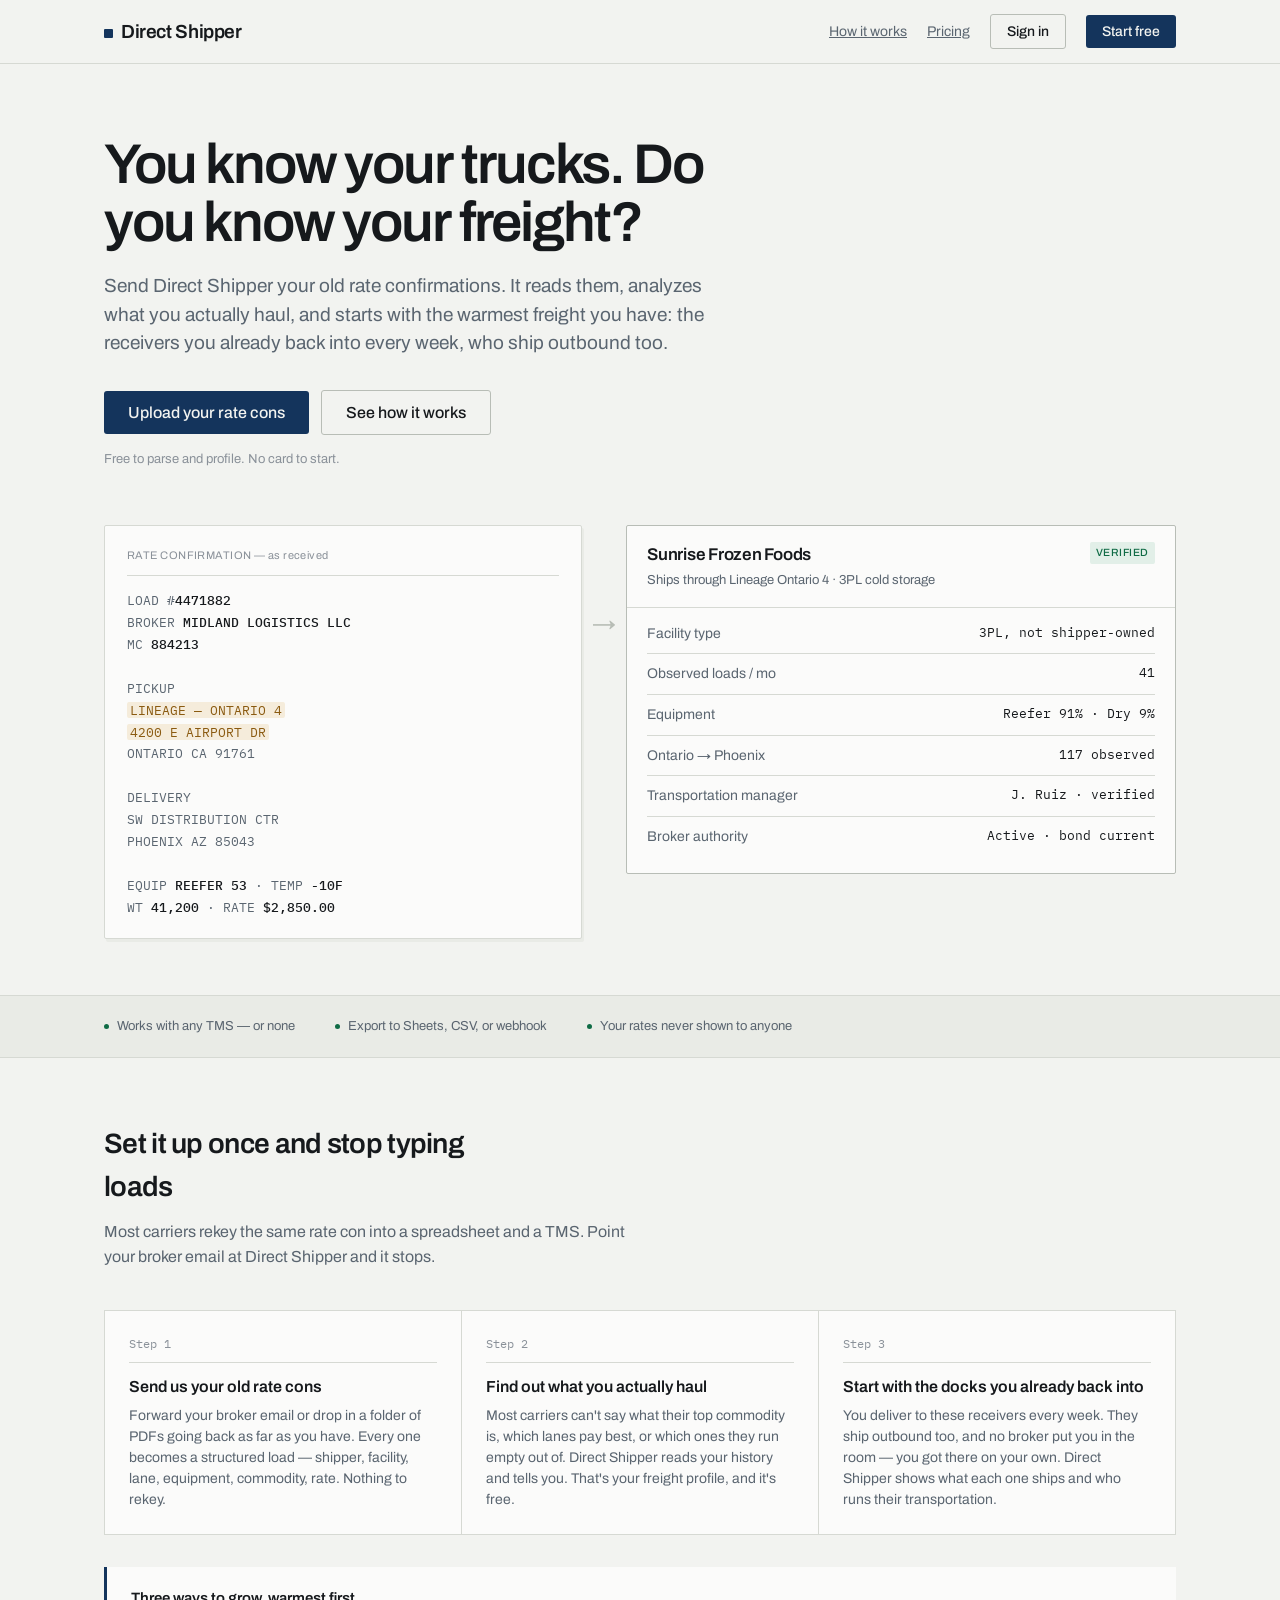
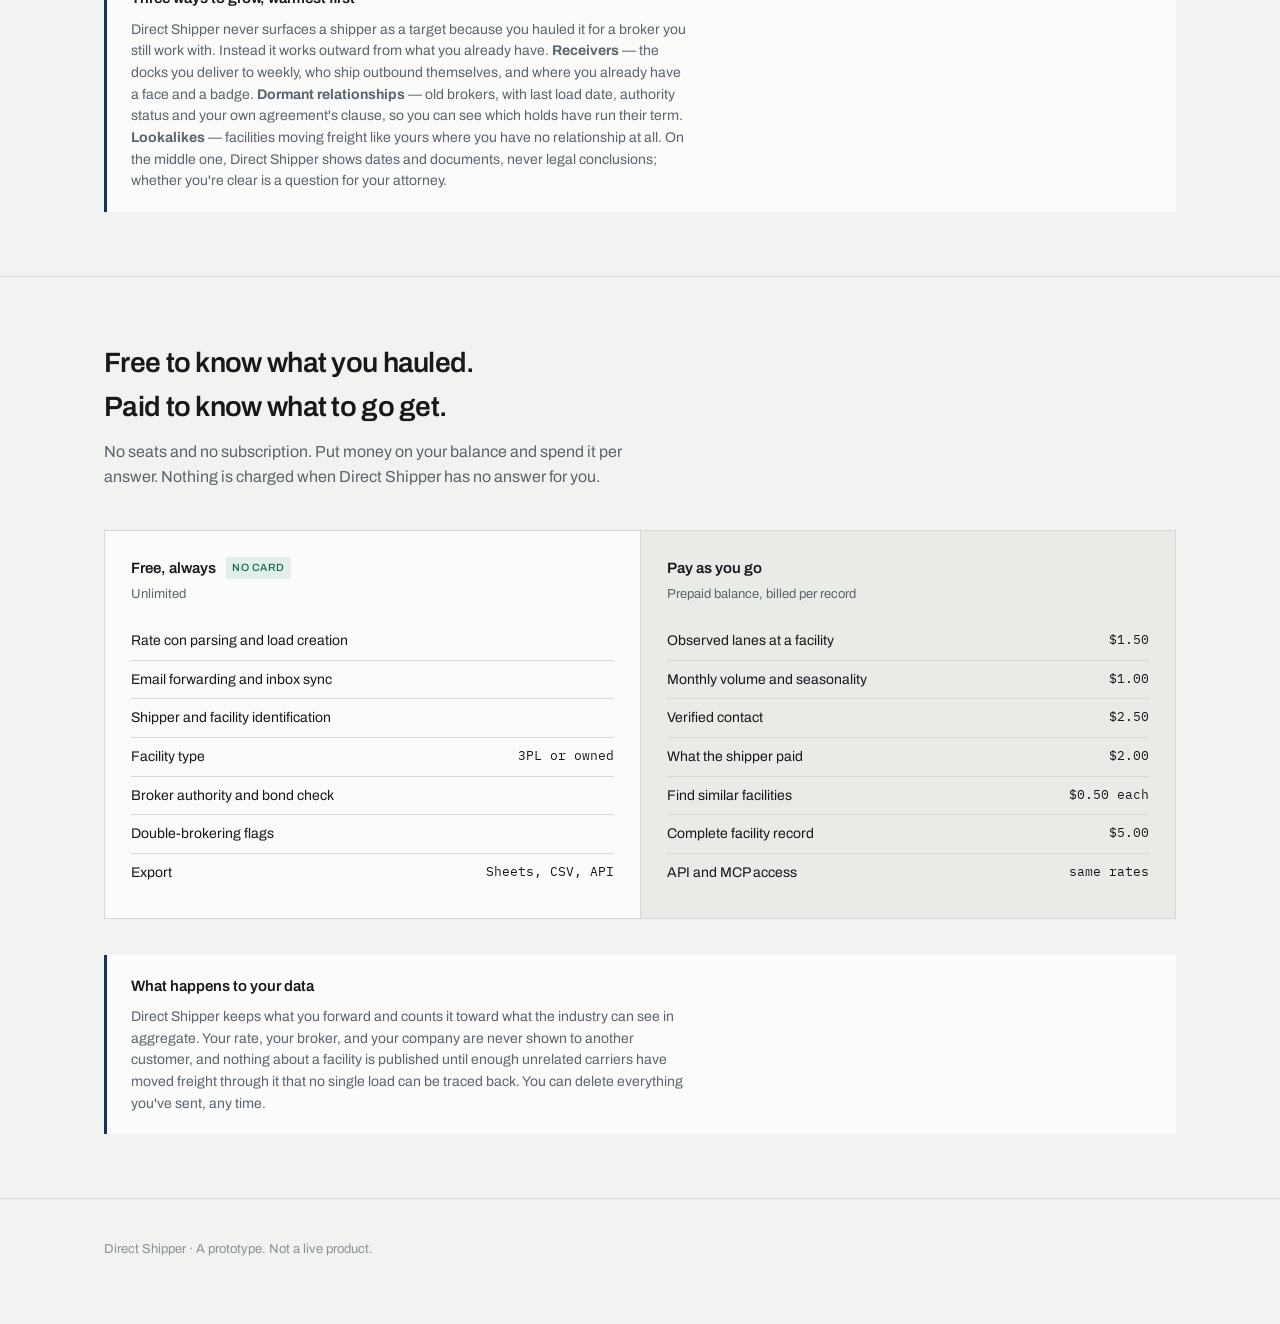
==== direct-shipper/index.html @ 827b916c "Rename to Direct Shipper, make outreach data-driven, fix responsive gaps Rename the product and its " ====
<!DOCTYPE html>
<html lang="en">
<head>
<meta charset="utf-8">
<meta name="viewport" content="width=device-width, initial-scale=1">
<title>Direct Shipper — who actually ships the freight you haul</title>
<meta name="description" content="Direct Shipper reads your rate confirmations, builds a freight profile from what you actually haul, and starts with the receivers you already deliver to. A prototype.">
<link rel="icon" href="../favicon.ico">
<link rel="preconnect" href="https://fonts.googleapis.com">
<link rel="preconnect" href="https://fonts.gstatic.com" crossorigin>
<link href="https://fonts.googleapis.com/css2?family=Archivo:wght@400;500;600&family=IBM+Plex+Mono:wght@400;500&display=swap" rel="stylesheet">
<link rel="stylesheet" href="styles.css">
</head>
<body>

<!-- ============ LANDING ============ -->
<div class="view on" id="v-landing">
  <div class="topbar"><div class="topbar-in">
    <div class="logo"><b></b>Direct Shipper</div>
    <nav class="topnav">
      <a href="#how">How it works</a>
      <a href="#pricing">Pricing</a>
      <button class="btn-ghost" onclick="go('signin')">Sign in</button>
      <button class="btn" onclick="go('signup')">Start free</button>
    </nav>
  </div></div>

  <div class="hero"><div class="wrap">
    <h1>You know your trucks. Do you know your freight?</h1>
    <p class="lede">Send Direct Shipper your old rate confirmations. It reads them, analyzes what you actually haul, and starts with the warmest freight you have: the receivers you already back into every week, who ship outbound too.</p>
    <div class="hero-cta">
      <button class="btn btn-lg" onclick="go('signup')">Upload your rate cons</button>
      <button class="btn-ghost btn-lg" onclick="go('signup')">See how it works</button>
    </div>
    <p class="hero-note">Free to parse and profile. No card to start.</p>

    <div class="demo">
      <div class="doc">
        <div class="doc-h">RATE CONFIRMATION — as received</div>
        LOAD #<em>4471882</em><br>
        BROKER <em>MIDLAND LOGISTICS LLC</em><br>
        MC <em>884213</em><br><br>
        PICKUP<br>
        <span class="hl">LINEAGE — ONTARIO 4</span><br>
        <span class="hl">4200 E AIRPORT DR</span><br>
        ONTARIO CA 91761<br><br>
        DELIVERY<br>
        SW DISTRIBUTION CTR<br>
        PHOENIX AZ 85043<br><br>
        EQUIP <em>REEFER 53</em> · TEMP <em>-10F</em><br>
        WT <em>41,200</em> · RATE <em>$2,850.00</em>
      </div>

      <div class="chevron">&#8594;</div>

      <div class="rec">
        <div class="rec-h">
          <div>
            <h3>Sunrise Frozen Foods</h3>
            <p>Ships through Lineage Ontario 4 &middot; 3PL cold storage</p>
          </div>
          <span class="tag t-ver">VERIFIED</span>
        </div>
        <div class="rec-body">
          <dl>
            <div class="row"><dt>Facility type</dt><dd>3PL, not shipper-owned</dd></div>
            <div class="row"><dt>Observed loads / mo</dt><dd>41</dd></div>
            <div class="row"><dt>Equipment</dt><dd>Reefer 91% &middot; Dry 9%</dd></div>
            <div class="row"><dt>Ontario &rarr; Phoenix</dt><dd>117 observed</dd></div>
            <div class="row"><dt>Transportation manager</dt><dd>J. Ruiz &middot; verified</dd></div>
            <div class="row"><dt>Broker authority</dt><dd>Active &middot; bond current</dd></div>
          </dl>
        </div>
      </div>
    </div>
  </div></div>

  <div class="strip"><div class="strip-in">
    <span><i class="dot"></i>Works with any TMS — or none</span>
    <span><i class="dot"></i>Export to Sheets, CSV, or webhook</span>
    <span><i class="dot"></i>Your rates never shown to anyone</span>
  </div></div>

  <div class="sect" id="how"><div class="wrap">
    <h2>Set it up once and stop typing loads</h2>
    <p class="sub">Most carriers rekey the same rate con into a spreadsheet and a TMS. Point your broker email at Direct Shipper and it stops.</p>
    <div class="steps">
      <div class="step">
        <div class="n">Step 1</div>
        <h4>Send us your old rate cons</h4>
        <p>Forward your broker email or drop in a folder of PDFs going back as far as you have. Every one becomes a structured load — shipper, facility, lane, equipment, commodity, rate. Nothing to rekey.</p>
      </div>
      <div class="step">
        <div class="n">Step 2</div>
        <h4>Find out what you actually haul</h4>
        <p>Most carriers can't say what their top commodity is, which lanes pay best, or which ones they run empty out of. Direct Shipper reads your history and tells you. That's your freight profile, and it's free.</p>
      </div>
      <div class="step">
        <div class="n">Step 3</div>
        <h4>Start with the docks you already back into</h4>
        <p>You deliver to these receivers every week. They ship outbound too, and no broker put you in the room — you got there on your own. Direct Shipper shows what each one ships and who runs their transportation.</p>
      </div>
    </div>
    <div class="trust" style="margin-top:32px">
      <h4>Three ways to grow, warmest first</h4>
      <p>Direct Shipper never surfaces a shipper as a target because you hauled it for a broker you still work with. Instead it works outward from what you already have. <b>Receivers</b> — the docks you deliver to weekly, who ship outbound themselves, and where you already have a face and a badge. <b>Dormant relationships</b> — old brokers, with last load date, authority status and your own agreement's clause, so you can see which holds have run their term. <b>Lookalikes</b> — facilities moving freight like yours where you have no relationship at all. On the middle one, Direct Shipper shows dates and documents, never legal conclusions; whether you're clear is a question for your attorney.</p>
    </div>
  </div></div>

  <div class="sect" id="pricing"><div class="wrap">
    <h2>Free to know what you hauled. Paid to know what to go get.</h2>
    <p class="sub">No seats and no subscription. Put money on your balance and spend it per answer. Nothing is charged when Direct Shipper has no answer for you.</p>
    <div class="split">
      <div class="col">
        <h4>Free, always <span class="tag t-ver">NO CARD</span></h4>
        <p class="price">Unlimited</p>
        <ul>
          <li><b>Rate con parsing and load creation</b></li>
          <li><b>Email forwarding and inbox sync</b></li>
          <li><b>Shipper and facility identification</b></li>
          <li><b>Facility type</b> <span class="amt">3PL or owned</span></li>
          <li><b>Broker authority and bond check</b></li>
          <li><b>Double-brokering flags</b></li>
          <li><b>Export</b> <span class="amt">Sheets, CSV, API</span></li>
        </ul>
      </div>
      <div class="col paid">
        <h4>Pay as you go</h4>
        <p class="price">Prepaid balance, billed per record</p>
        <ul>
          <li><b>Observed lanes at a facility</b> <span class="amt">$1.50</span></li>
          <li><b>Monthly volume and seasonality</b> <span class="amt">$1.00</span></li>
          <li><b>Verified contact</b> <span class="amt">$2.50</span></li>
          <li><b>What the shipper paid</b> <span class="amt">$2.00</span></li>
          <li><b>Find similar facilities</b> <span class="amt">$0.50 each</span></li>
          <li><b>Complete facility record</b> <span class="amt">$5.00</span></li>
          <li><b>API and MCP access</b> <span class="amt">same rates</span></li>
        </ul>
      </div>
    </div>

    <div class="trust">
      <h4>What happens to your data</h4>
      <p>Direct Shipper keeps what you forward and counts it toward what the industry can see in aggregate. Your rate, your broker, and your company are never shown to another customer, and nothing about a facility is published until enough unrelated carriers have moved freight through it that no single load can be traced back. You can delete everything you've sent, any time.</p>
    </div>
  </div></div>

  <footer><div class="wrap">
    Direct Shipper &middot; A prototype. Not a live product.
  </div></footer>
</div>

<!-- ============ SIGN UP ============ -->
<div class="view" id="v-signup">
  <div class="topbar"><div class="topbar-in">
    <div class="logo" onclick="go('landing')" style="cursor:pointer"><b></b>Direct Shipper</div>
  </div></div>
  <div class="auth">
    <h2>Create your account</h2>
    <p>You'll get a forwarding address on the next screen.</p>
    <div class="formrow">
      <label for="su-co">Company name</label>
      <input type="text" id="su-co" placeholder="Ruiz Trucking LLC">
    </div>
    <div class="formrow">
      <label for="su-em">Work email</label>
      <input type="email" id="su-em" placeholder="you@company.com">
    </div>
    <div class="formrow">
      <label for="su-mc">MC number <span style="color:var(--faint)">(optional)</span></label>
      <input type="text" id="su-mc" placeholder="884213">
      <p class="hint">Used to pre-check your own authority. Skip it if you'd rather not.</p>
    </div>
    <p class="err" id="su-err">Enter a company name and email to continue.</p>
    <button class="btn btn-lg" style="width:100%;margin-top:8px" onclick="doSignup()">Create account</button>
    <p class="hint" style="text-align:center;margin-top:16px">Already set up? <a href="#" onclick="go('signin');return false" style="color:var(--blue)">Sign in</a></p>
  </div>
</div>

<!-- ============ SIGN IN ============ -->
<div class="view" id="v-signin">
  <div class="topbar"><div class="topbar-in">
    <div class="logo" onclick="go('landing')" style="cursor:pointer"><b></b>Direct Shipper</div>
  </div></div>
  <div class="auth">
    <h2>Sign in</h2>
    <p>Prototype — any email gets you in.</p>
    <div class="formrow">
      <label for="si-em">Email</label>
      <input type="email" id="si-em" placeholder="you@company.com">
    </div>
    <div class="formrow">
      <label for="si-pw">Password</label>
      <input type="password" id="si-pw" placeholder="••••••••">
    </div>
    <button class="btn btn-lg" style="width:100%;margin-top:8px" onclick="enterApp('loads')">Sign in</button>
  </div>
</div>

<!-- ============ ONBOARD ============ -->
<div class="view" id="v-onboard">
  <div class="topbar"><div class="topbar-in">
    <div class="logo"><b></b>Direct Shipper</div>
    <nav class="topnav"><span style="font-size:13px">Step 2 of 2</span></nav>
  </div></div>
  <div class="wrap narrow" style="padding-top:56px;padding-bottom:80px">
    <h2 style="font-size:26px;letter-spacing:-.02em;font-weight:600">Where should your rate cons come from?</h2>
    <p style="color:var(--steel);margin-top:10px;margin-bottom:28px">Pick one now, add the others later. Most carriers start with forwarding.</p>

    <div class="panel">
      <h3>Forward your broker email <span class="tag t-ver" style="margin-left:6px">FASTEST</span></h3>
      <p class="ph">Every rate con sent to this address is parsed within a minute. Set one filter in Gmail or Outlook and you never touch it again.</p>
      <div class="field">
        <div class="copybox" id="fwd-addr">loads-8f2a41@directshipper.co</div>
        <button class="btn-ghost" onclick="copyAddr()">Copy</button>
      </div>
      <p class="hint" id="fwd-hint">In Gmail: Settings &rarr; Filters &rarr; Create filter &rarr; from broker domains &rarr; Forward to this address. We'll walk you through it.</p>
      <button class="btn" style="margin-top:16px" onclick="finishOnboard('fwd')">I've set up forwarding</button>
    </div>

    <div class="panel">
      <h3>Connect Gmail or Outlook directly</h3>
      <p class="ph">Direct Shipper reads only messages that look like rate confirmations, and digs as far back as your mailbox goes — not just 24 months. That deep scan is how it finds brokers you folded with or walked away from years ago, and the shippers behind them. Read-only. Revoke any time.</p>
      <div style="display:flex;gap:10px;flex-wrap:wrap">
        <button class="btn-ghost" onclick="finishOnboard('gmail')">Connect Gmail</button>
        <button class="btn-ghost" onclick="finishOnboard('outlook')">Connect Outlook</button>
      </div>
      <p class="hint">This is the one to pick. Old mail is where the dormant relationships are, and those are the shippers you may already be clear to call.</p>
    </div>

    <div class="panel">
      <h3>Upload a file</h3>
      <p class="ph">Drop in PDFs or a folder of scans. Good for testing before you connect anything.</p>
      <button class="btn-ghost" onclick="finishOnboard('upload')">Choose files</button>
    </div>
  </div>
</div>

<!-- ============ APP ============ -->
<div class="view" id="v-app">
  <div class="appbar"><div class="appbar-in">
    <div class="logo"><b></b>Direct Shipper</div>
    <nav class="tabs">
      <button class="tab on" data-p="loads" onclick="tab('loads')">Loads</button>
      <button class="tab" data-p="profile" onclick="tab('profile')">My freight</button>
      <button class="tab" data-p="receivers" onclick="tab('receivers')">Receivers</button>
      <button class="tab" data-p="reactivate" onclick="tab('reactivate')">Reactivate</button>
      <button class="tab" data-p="prospect" onclick="tab('prospect')">Lookalikes</button>
      <button class="tab" data-p="outreach" onclick="tab('outreach')">Outreach</button>
      <button class="tab" data-p="facilities" onclick="tab('facilities')">Facilities</button>
      <button class="tab" data-p="sources" onclick="tab('sources')">Sources</button>
      <button class="tab" data-p="billing" onclick="tab('billing')">Billing</button>
    </nav>
    <div class="bal">
      <span style="color:var(--steel)">Balance</span>
      <span class="bal-amt" id="bal">$0.00</span>
      <button class="btn-ghost" onclick="tab('billing')">Add funds</button>
    </div>
  </div></div>

  <div class="appwrap">
    <div class="flash" id="flash"></div>

    <!-- LOADS -->
    <div class="pane on" id="p-loads">
      <div class="pane-h">
        <div>
          <h2>Loads</h2>
          <p id="loads-sub">Parsed from your forwarded email</p>
        </div>
        <div style="display:flex;gap:10px">
          <button class="btn-ghost" onclick="flashMsg('Exported 6 loads to Google Sheets.')">Export to Sheets</button>
          <button class="btn-ghost" onclick="simulate()">Simulate new email</button>
        </div>
      </div>
      <table>
        <thead><tr>
          <th>Pickup facility</th><th>Shipper</th><th>Broker</th><th>Lane</th><th>Equip</th><th>Rate</th><th>Load</th><th>Status</th>
        </tr></thead>
        <tbody id="loads-body"></tbody>
      </table>
      <p class="hint" style="margin-top:12px">Click any row to open the facility record.</p>
    </div>

    <!-- MY FREIGHT -->
    <div class="pane" id="p-profile">
      <div class="pane-h">
        <div>
          <h2>My freight</h2>
          <p>What Direct Shipper learned from 214 rate cons, Mar 2025 to today</p>
        </div>
        <div style="display:flex;gap:10px">
          <button class="btn-ghost" onclick="tab('prospect')">Find lookalikes</button>
        </div>
      </div>

      <div class="panel" style="border-left:3px solid var(--blue)">
        <h3>What you haul</h3>
        <p class="ph">Most carriers guess at this. Here's what your own paperwork says.</p>
        <div class="grid2">
          <div>
            <div class="bars">
              <div class="bar"><span class="lbl">Frozen &amp; refrigerated food</span><span class="track"><span class="fill" style="width:61%"></span></span><span class="v">61%</span></div>
              <div class="bar"><span class="lbl">Fresh produce</span><span class="track"><span class="fill" style="width:22%"></span></span><span class="v">22%</span></div>
              <div class="bar"><span class="lbl">Beverage</span><span class="track"><span class="fill" style="width:11%"></span></span><span class="v">11%</span></div>
              <div class="bar"><span class="lbl">Other / unclassified</span><span class="track"><span class="fill" style="width:6%"></span></span><span class="v">6%</span></div>
            </div>
          </div>
          <div>
            <dl>
              <div class="row"><dt>Equipment</dt><dd>Reefer 94% · Dry 6%</dd></div>
              <div class="row"><dt>Average length of haul</dt><dd>412 mi</dd></div>
              <div class="row"><dt>Average rate per mile</dt><dd>$2.41</dd></div>
              <div class="row"><dt>Busiest month</dt><dd>October</dd></div>
              <div class="row"><dt>Loads analyzed</dt><dd>214</dd></div>
            </dl>
          </div>
        </div>
      </div>

      <div class="grid2">
        <div class="panel">
          <h3>Your lanes, by what they actually pay</h3>
          <p class="ph">Ranked by rate per mile, not by how often you run them.</p>
          <table style="border:none">
            <thead><tr><th>Lane</th><th style="text-align:right">Loads</th><th style="text-align:right">$/mi</th></tr></thead>
            <tbody>
              <tr style="cursor:default"><td class="lead">Corona CA → Dallas TX</td><td data-label="Loads" class="num" style="text-align:right">18</td><td data-label="$/mi" class="num" style="text-align:right">$2.88</td></tr>
              <tr style="cursor:default"><td class="lead">Ontario CA → Phoenix AZ</td><td data-label="Loads" class="num" style="text-align:right">64</td><td data-label="$/mi" class="num" style="text-align:right">$2.62</td></tr>
              <tr style="cursor:default"><td class="lead">Ontario CA → Las Vegas NV</td><td data-label="Loads" class="num" style="text-align:right">41</td><td data-label="$/mi" class="num" style="text-align:right">$2.19</td></tr>
              <tr style="cursor:default"><td class="lead">Corona CA → Phoenix AZ</td><td data-label="Loads" class="num" style="text-align:right">29</td><td data-label="$/mi" class="num" style="text-align:right">$1.94</td></tr>
              <tr style="cursor:default"><td class="lead">Ontario CA → Denver CO</td><td data-label="Loads" class="num" style="text-align:right">12</td><td data-label="$/mi" class="num" style="text-align:right">$1.71</td></tr>
            </tbody>
          </table>
          <p class="hint">Your highest-volume lane is your third best paying. Worth knowing before you renew anything.</p>
        </div>
        <div class="panel">
          <h3>Where you're running empty</h3>
          <p class="ph">Deliveries with no loaded return within 48 hours.</p>
          <div class="bars">
            <div class="bar"><span class="lbl">Denver CO</span><span class="track"><span class="fill" style="width:74%;background:var(--red)"></span></span><span class="v">74%</span></div>
            <div class="bar"><span class="lbl">Dallas TX</span><span class="track"><span class="fill" style="width:48%;background:var(--red)"></span></span><span class="v">48%</span></div>
            <div class="bar"><span class="lbl">Phoenix AZ</span><span class="track"><span class="fill" style="width:21%"></span></span><span class="v">21%</span></div>
            <div class="bar"><span class="lbl">Las Vegas NV</span><span class="track"><span class="fill" style="width:12%"></span></span><span class="v">12%</span></div>
          </div>
          <p class="hint" style="margin-top:14px">Three quarters of your Denver runs come back empty. Direct Shipper can look for reefer shippers outbound from Denver that match your profile.</p>
          <button class="btn" style="margin-top:12px" onclick="tab('prospect')">Find Denver outbound</button>
        </div>
      </div>

      <div class="panel">
        <h3>Add more history</h3>
        <p class="ph">This profile rests on 214 loads. The further back you go, the better the lookalike matching gets — seasonality especially needs a couple of years.</p>
        <div style="display:flex;gap:10px;flex-wrap:wrap">
          <button class="btn-ghost" onclick="connectMail()">Connect inbox for a full-mailbox scan</button>
          <button class="btn-ghost" onclick="flashMsg('Drop a folder of PDFs to add older loads.')">Upload old rate cons</button>
        </div>
      </div>
    </div>

    <!-- FACILITIES -->
    <div class="pane" id="p-facilities">
      <div class="pane-h">
        <div>
          <h2>Facilities</h2>
          <p>Docks your freight has touched, resolved and typed</p>
        </div>
      </div>
      <table>
        <thead><tr>
          <th>Facility</th><th>Type</th><th>Shipper</th><th>Your loads</th><th>Network loads</th><th>Confidence</th>
        </tr></thead>
        <tbody id="fac-body"></tbody>
      </table>
    </div>

    <!-- FACILITY DETAIL -->
    <div class="pane" id="p-detail">
      <a class="back" href="#" onclick="tab('facilities');return false">&larr; All facilities</a>
      <div id="detail-body"></div>
    </div>

    <!-- PROSPECT -->
    <div class="pane" id="p-prospect">
      <div class="pane-h">
        <div>
          <h2>Lookalikes</h2>
          <p>Facilities moving freight like yours, that you have no relationship with</p>
        </div>
      </div>
      <div class="panel" style="border-left:3px solid var(--blue)">
        <h3>Matched against your freight profile</h3>
        <p class="ph">Direct Shipper starts from what you already haul — reefer food, 400-mile hauls out of the Inland Empire — and looks for facilities that ship the same kind of freight. Anything you've hauled for a broker is excluded, and so is anything that broker moves.</p>
      </div>
      <div class="panel">
        <div class="grid2">
          <div>
            <div class="formrow">
              <label for="pr-o">Origin</label>
              <input type="text" id="pr-o" value="Ontario, CA">
            </div>
            <div class="formrow">
              <label for="pr-d">Destination</label>
              <input type="text" id="pr-d" value="Phoenix, AZ">
            </div>
          </div>
          <div>
            <div class="formrow">
              <label for="pr-e">Equipment</label>
              <select id="pr-e"><option>Reefer</option><option>Dry van</option><option>Flatbed</option></select>
            </div>
            <div class="formrow">
              <label for="pr-m">Minimum loads per month</label>
              <input type="text" id="pr-m" value="10">
            </div>
          </div>
        </div>
        <div style="display:flex;gap:12px;align-items:center;flex-wrap:wrap;margin-top:4px">
          <button class="btn" onclick="estimate()">Estimate cost</button>
          <button class="btn-ghost" onclick="runSearch()">Run search</button>
          <span class="hint" id="pr-est" style="margin:0"></span>
        </div>
        <p class="err" id="pr-err">Not enough balance for this search. Add funds in Billing.</p>
      </div>
      <div id="pr-results"></div>
    </div>

    <!-- RECEIVERS -->
    <div class="pane" id="p-receivers">
      <div class="pane-h">
        <div>
          <h2>Receivers</h2>
          <p>Docks you already deliver to — and what they ship outbound</p>
        </div>
      </div>

      <div class="panel" style="border-left:3px solid var(--green)">
        <h3>The warmest freight you have</h3>
        <p class="ph" style="margin:0">You back into these docks every week. Their receiving manager knows your trucks, and no broker put you in that relationship — you earned it on the delivery side. Most of them also ship outbound, and that freight has nothing to do with the broker who tendered you the inbound load. <b>Start here before you cold-call anyone.</b></p>
      </div>

      <table>
        <thead><tr>
          <th>Receiver</th><th>Your deliveries</th><th>Ships outbound</th><th>Their lanes</th><th>Equip</th><th>Standing</th><th></th>
        </tr></thead>
        <tbody id="recv-body"></tbody>
      </table>

      <div class="grid2" style="margin-top:20px">
        <div class="panel">
          <h3>Why this works</h3>
          <p class="ph" style="margin:0">A broker's non-solicit covers the broker's customer — the shipper who tendered the load. The consignee on the delivery end is usually not that customer, and their outbound freight is their own to award. You're also the only carrier in the conversation who can say "I'm at your dock Thursday anyway." Still read your own agreement: a few are written broadly enough to reach consignees too, and Direct Shipper flags those.</p>
        </div>
        <div class="panel">
          <h3>Next time you're there</h3>
          <p class="ph">Direct Shipper can put the receiving contact and what they ship on your driver's delivery paperwork, so the conversation happens at the dock instead of over email.</p>
          <button class="btn" onclick="flashMsg('Contact and outbound summary will print on delivery paperwork.')">Add to delivery packets</button>
          <button class="btn-ghost" style="margin-top:8px" onclick="pushCrm(6,'receivers')">Push all to CRM</button>
        </div>
      </div>
    </div>

    <!-- REACTIVATE -->
    <div class="pane" id="p-reactivate">
      <div class="pane-h">
        <div>
          <h2>Reactivate</h2>
          <p>Brokers you no longer work with, and where their shippers stand</p>
        </div>
        <div style="display:flex;gap:10px">
          <button class="btn-ghost" onclick="flashMsg('Scanning back to 2021. This usually turns up brokers you have forgotten about.')">Scan further back</button>
        </div>
      </div>

      <div class="panel" style="border-left:3px solid var(--blue)">
        <h3>What this screen is and isn't</h3>
        <p class="ph" style="margin:0">Direct Shipper found 9 brokers in your email you haven't hauled for in over a year, including 3 whose operating authority is no longer active. It shows you the last load date, the broker's FMCSA status, and the non-solicit language from the agreement you signed with them. <b>It does not tell you whether you're legally clear.</b> Terms vary, some survive a broker shutting down, and some are assigned to whoever buys the book. Read the clause, then ask your attorney.</p>
      </div>

      <table>
        <thead><tr>
          <th>Broker</th><th>Last load</th><th>Authority</th><th>Your term</th><th>Shippers</th><th>Status</th><th></th>
        </tr></thead>
        <tbody id="react-body"></tbody>
      </table>

      <div class="grid2" style="margin-top:20px">
        <div class="panel">
          <h3>Upload your carrier packets</h3>
          <p class="ph">The non-solicit term isn't on the rate con — it's in the broker-carrier agreement you signed. Upload those and Direct Shipper pulls out the clause, the term length, and whether it survives termination, then dates the clock from your last load.</p>
          <button class="btn" onclick="flashMsg('Drop your signed broker-carrier agreements here.')">Upload agreements</button>
          <p class="hint">4 of your 9 dormant brokers have no agreement on file, so their term shows as unknown.</p>
        </div>
        <div class="panel">
          <h3>Watch list</h3>
          <p class="ph">Direct Shipper emails you the month a term runs out, so a relationship you could reopen doesn't sit forgotten for another two years.</p>
          <dl>
            <div class="row"><dt>Apex Freight Group</dt><dd>clear in 4 mo</dd></div>
            <div class="row"><dt>Sierra Lane Brokerage</dt><dd>clear in 11 mo</dd></div>
            <div class="row"><dt>Trident Transport Mgmt</dt><dd>term unknown</dd></div>
          </dl>
          <button class="btn-ghost" style="margin-top:14px" onclick="flashMsg('You will get an email the month each term runs out.')">Notify me</button>
        </div>
      </div>
    </div>

    <!-- OUTREACH -->
    <div class="pane" id="p-outreach">
      <div class="pane-h">
        <div>
          <h2>Outreach</h2>
          <p>Drafted from your own freight history, sent as you</p>
        </div>
        <div style="display:flex;gap:10px">
          <button class="btn-ghost" onclick="flashMsg('Connect the mailbox you want these sent from.')">Connect sending mailbox</button>
        </div>
      </div>

      <div class="panel" style="border-left:3px solid var(--green)">
        <h3>Nothing sends without you</h3>
        <p class="ph" style="margin:0">Every touch waits for your approval. It goes out under your own name, replies come to you, and Direct Shipper never appears in the thread. Unlimited sends on any paid plan &mdash; no per-seat fee and no per-mailbox fee.</p>
      </div>

      <div class="panel">
        <h3>Channels</h3>
        <p class="ph">Where a touch can go out. Each one sends as you, never as Direct Shipper.</p>
        <div class="chans" id="chan-list"></div>
      </div>

      <div class="panel">
        <h3>Sequence</h3>
        <p class="ph">The touches in order, across whatever you have connected. A reply stops everything after it.</p>
        <ol class="seq" id="seq-list"></ol>
      </div>

      <div class="panel">
        <h3>SW Distribution Center &mdash; Dana Whitfield <span class="tag t-ver" style="margin-left:6px">READY</span></h3>
        <p class="ph">You deliver here 64 times a year. They ship outbound toward Ontario, which is your empty return.</p>
        <div class="chan-tabs" id="draft-tabs"></div>
        <div id="draft-box"></div>
        <div style="display:flex;gap:10px;margin-top:14px;flex-wrap:wrap">
          <button class="btn" onclick="flashMsg('Approved. The rest of the sequence is scheduled.')">Approve &amp; send</button>
          <button class="btn-ghost" onclick="flashMsg('Draft opened for editing.')">Edit</button>
          <button class="btn-ghost" onclick="flashMsg('Rewritten with a shorter opener.')">Rewrite shorter</button>
        </div>
        <p class="hint" id="draft-hint"></p>
      </div>

      <div class="panel">
        <h3>Queue</h3>
        <table style="border:none">
          <thead><tr><th>Who</th><th>Why they should care</th><th>Next touch</th><th>Status</th></tr></thead>
          <tbody id="queue-body"></tbody>
        </table>
      </div>
    </div>

    <!-- SOURCES -->
    <div class="pane" id="p-sources">
      <div class="pane-h">
        <div>
          <h2>Sources</h2>
          <p>Where your loads come in from</p>
        </div>
      </div>
      <div class="panel">
        <h3>Forwarding address</h3>
        <p class="ph">Active. 6 rate cons received in the last 7 days.</p>
        <div class="field">
          <div class="copybox">loads-8f2a41@directshipper.co</div>
          <button class="btn-ghost" onclick="copyAddr()">Copy</button>
        </div>
      </div>
      <div class="panel">
        <h3>Gmail</h3>
        <p class="ph">Not connected. Connecting lets Direct Shipper dig back through your whole mailbox — that is where forgotten broker relationships and their shippers turn up.</p>
        <button class="btn" onclick="connectMail()">Connect Gmail</button>
        <p class="hint">Read-only, limited to messages that look like rate confirmations.</p>
      </div>
      <div class="panel">
        <h3>CRM</h3>
        <p class="ph">Push receivers, dormant shippers and lookalikes straight into the CRM your sales side already works in. Direct Shipper creates the company and the contact, attaches the freight profile, and keeps it current as new rate cons come in.</p>
        <div style="display:flex;gap:10px;flex-wrap:wrap">
          <button class="btn" onclick="crmConnect('HubSpot')">Connect HubSpot</button>
          <button class="btn-ghost" onclick="crmConnect('Salesforce')">Connect Salesforce</button>
          <button class="btn-ghost" onclick="flashMsg('Tell us which CRM you run and we will look at it.')">Other</button>
        </div>
        <p class="hint">Two-way: if someone on your team marks a company Closed Won in the CRM, Direct Shipper stops surfacing it as an opportunity.</p>
      </div>

      <div class="panel" id="crm-map" style="display:none">
        <h3>What lands on the record</h3>
        <p class="ph">Direct Shipper writes to custom properties so nothing collides with what your team already uses.</p>
        <table style="border:none">
          <thead><tr><th>Direct Shipper field</th><th>CRM property</th></tr></thead>
          <tbody>
            <tr style="cursor:default"><td class="lead">Facility address</td><td data-label="CRM property" class="num">company.address</td></tr>
            <tr style="cursor:default"><td class="lead">Facility type (3PL / owned)</td><td data-label="CRM property" class="num">wb_facility_type</td></tr>
            <tr style="cursor:default"><td class="lead">Your deliveries to date</td><td data-label="CRM property" class="num">wb_deliveries_count</td></tr>
            <tr style="cursor:default"><td class="lead">Observed loads / month</td><td data-label="CRM property" class="num">wb_monthly_loads</td></tr>
            <tr style="cursor:default"><td class="lead">Top outbound lanes</td><td data-label="CRM property" class="num">wb_lanes</td></tr>
            <tr style="cursor:default"><td class="lead">Equipment mix</td><td data-label="CRM property" class="num">wb_equipment</td></tr>
            <tr style="cursor:default"><td class="lead">Confidence &amp; sample size</td><td data-label="CRM property" class="num">wb_confidence</td></tr>
            <tr style="cursor:default"><td class="lead">Source (receiver / dormant / lookalike)</td><td data-label="CRM property" class="num">wb_source</td></tr>
            <tr style="cursor:default"><td class="lead">Transportation contact</td><td data-label="CRM property" class="num">contact record</td></tr>
          </tbody>
        </table>
        <p class="hint">Rates, broker names and anything from your own loads stay in Direct Shipper. Only the facility-level profile is written out.</p>
      </div>

      <div class="panel">
        <h3>TMS</h3>
        <p class="ph">Pull load history straight from your TMS instead of parsing documents. Cleaner and complete.</p>
        <div style="display:flex;gap:10px;flex-wrap:wrap">
          <button class="btn-ghost" onclick="flashMsg('We will email you when this integration is ready.')">McLeod</button>
          <button class="btn-ghost" onclick="flashMsg('We will email you when this integration is ready.')">Turvo</button>
          <button class="btn-ghost" onclick="flashMsg('We will email you when this integration is ready.')">Truckpedia</button>
          <button class="btn-ghost" onclick="flashMsg('We will email you when this integration is ready.')">Other</button>
        </div>
      </div>
      <div class="panel">
        <h3>Your data</h3>
        <p class="ph">214 loads analyzed. Your rates and broker names are never shown to another customer, and Direct Shipper never surfaces a shipper to anyone because you hauled it for their broker. Delete everything and we stop counting your freight toward aggregate figures.</p>
        <button class="btn-ghost" onclick="flashMsg('Nothing deleted — this is a prototype.')">Delete my data</button>
      </div>
    </div>

    <!-- BILLING -->
    <div class="pane" id="p-billing">
      <div class="pane-h">
        <div>
          <h2>Billing</h2>
          <p>Prepaid balance. Spend it per record, no subscription.</p>
        </div>
      </div>
      <div class="panel">
        <h3>Add funds</h3>
        <p class="ph">Deposit more and the bonus credit is applied immediately.</p>
        <div class="tiers" id="tiers"></div>
        <div class="toggle" onclick="toggleReload()">
          <span class="sw" id="sw-reload"><i></i></span>
          <span>Reload $100 automatically when my balance falls below $25</span>
        </div>
        <div style="margin-top:20px;display:flex;gap:12px;align-items:center;flex-wrap:wrap">
          <button class="btn btn-lg" onclick="deposit()">Add funds</button>
          <span class="hint" id="dep-note" style="margin:0"></span>
        </div>
      </div>
      <div class="panel">
        <h3>Spending cap</h3>
        <p class="ph">A hard ceiling so a bad script or a big search can't drain your balance.</p>
        <div style="max-width:220px"><label for="cap">Maximum per day</label><input type="text" id="cap" value="$50.00"></div>
      </div>
      <div class="panel">
        <h3>Rate card</h3>
        <table class="ratecard" style="border:none">
          <thead><tr><th>Record</th><th style="text-align:right">Charge</th></tr></thead>
          <tbody>
            <tr style="cursor:default"><td>Rate con parsing, load creation, export</td><td style="text-align:right" class="num">Free</td></tr>
            <tr style="cursor:default"><td>Shipper and facility identification</td><td style="text-align:right" class="num">Free</td></tr>
            <tr style="cursor:default"><td>Broker authority and double-brokering check</td><td style="text-align:right" class="num">Free</td></tr>
            <tr style="cursor:default"><td>Observed lanes at a facility</td><td style="text-align:right" class="num">$1.50</td></tr>
            <tr style="cursor:default"><td>Monthly volume and seasonality</td><td style="text-align:right" class="num">$1.00</td></tr>
            <tr style="cursor:default"><td>Verified contact</td><td style="text-align:right" class="num">$2.50</td></tr>
            <tr style="cursor:default"><td>What the shipper paid on a lane</td><td style="text-align:right" class="num">$2.00</td></tr>
            <tr style="cursor:default"><td>Prospecting result</td><td style="text-align:right" class="num">$0.50</td></tr>
            <tr style="cursor:default"><td>No result found</td><td style="text-align:right" class="num">$0.00</td></tr>
          </tbody>
        </table>
      </div>
      <div class="panel">
        <h3>Usage</h3>
        <table style="border:none">
          <thead><tr><th>When</th><th>What</th><th style="text-align:right">Charge</th><th style="text-align:right">Balance after</th></tr></thead>
          <tbody id="log-body"><tr style="cursor:default"><td colspan="4" style="color:var(--faint)">Nothing charged yet.</td></tr></tbody>
        </table>
      </div>
    </div>
  </div>
</div>

<script src="data.js"></script>
<script src="app.js"></script>
</body>
</html>
---- direct-shipper/styles.css ----
:root{
  --paper:#f2f3f0;
  --card:#fbfbfa;
  --sunk:#e9ebe6;
  --ink:#16191c;
  --steel:#5a6570;
  --faint:#8a9199;
  --rule:#d6d9d3;
  --rule-hard:#b8bdb6;
  --blue:#14345c;
  --blue-soft:#e4eaf2;
  --green:#0f6b45;
  --green-soft:#e2efe8;
  --amber:#8a5a10;
  --amber-soft:#f5ecdb;
  --red:#9e2b21;
  --red-soft:#f6e6e3;
  --sans:'Archivo',system-ui,-apple-system,sans-serif;
  --mono:'IBM Plex Mono',ui-monospace,monospace;
}
@media (prefers-color-scheme:dark){
  :root:not([data-theme="light"]){
    --paper:#131619; --card:#1a1e22; --sunk:#0e1113;
    --ink:#e8eae6; --steel:#a0a8b0; --faint:#7a828a;
    --rule:#2b3137; --rule-hard:#3d454d;
    --blue:#8fb4e0; --blue-soft:#1c2a3a;
    --green:#6dc79b; --green-soft:#16281f;
    --amber:#d4a45a; --amber-soft:#2a2114;
    --red:#e08a7f; --red-soft:#2c1a17;
  }
}
:root[data-theme="dark"]{
  --paper:#131619; --card:#1a1e22; --sunk:#0e1113;
  --ink:#e8eae6; --steel:#a0a8b0; --faint:#7a828a;
  --rule:#2b3137; --rule-hard:#3d454d;
  --blue:#8fb4e0; --blue-soft:#1c2a3a;
  --green:#6dc79b; --green-soft:#16281f;
  --amber:#d4a45a; --amber-soft:#2a2114;
  --red:#e08a7f; --red-soft:#2c1a17;
}
*{box-sizing:border-box;margin:0;padding:0}
html{-webkit-text-size-adjust:100%}
body{background:var(--paper);color:var(--ink);font-family:var(--sans);font-size:16px;line-height:1.55;font-weight:400}
a{color:inherit}
button{font-family:inherit;font-size:inherit;cursor:pointer;border:none;background:none;color:inherit}
:focus-visible{outline:2px solid var(--blue);outline-offset:2px}
.mono{font-family:var(--mono);font-variant-numeric:tabular-nums}
.view{display:none}
.view.on{display:block}
.wrap{max-width:1120px;margin:0 auto;padding:0 24px}
.narrow{max-width:720px}

/* ---------- marketing ---------- */
.topbar{border-bottom:1px solid var(--rule);position:sticky;top:0;background:var(--paper);z-index:50}
.topbar-in{max-width:1120px;margin:0 auto;padding:14px 24px;display:flex;align-items:center;gap:24px}
.logo{display:flex;align-items:baseline;gap:8px;font-weight:600;font-size:19px;letter-spacing:-.02em;white-space:nowrap}
.logo b{width:9px;height:9px;background:var(--blue);border-radius:1px;display:inline-block}
.topnav{margin-left:auto;display:flex;align-items:center;gap:20px;font-size:14px;color:var(--steel)}
.btn{background:var(--blue);color:var(--paper);padding:9px 16px;border-radius:3px;font-weight:500;font-size:14px;transition:opacity .15s}
.btn:hover{opacity:.88}
.btn-ghost{border:1px solid var(--rule-hard);color:var(--ink);background:transparent;padding:9px 16px;border-radius:3px;font-weight:500;font-size:14px}
.btn-ghost:hover{background:var(--sunk)}
.btn-lg{padding:13px 24px;font-size:16px}
.btn:disabled,.btn-ghost:disabled{opacity:.4;cursor:not-allowed}

.hero{padding:72px 0 56px;border-bottom:1px solid var(--rule)}
h1{font-size:clamp(34px,5.2vw,56px);line-height:1.04;letter-spacing:-.035em;font-weight:600;max-width:19ch}
.lede{font-size:19px;color:var(--steel);margin-top:20px;max-width:58ch;line-height:1.5}
.hero-cta{margin-top:32px;display:flex;gap:12px;flex-wrap:wrap;align-items:center}
.hero-note{font-size:13px;color:var(--faint);margin-top:14px}

/* transformation demo */
.demo{margin-top:56px;display:grid;grid-template-columns:1fr 44px 1.15fr;gap:0;align-items:start}
.doc{background:var(--card);border:1px solid var(--rule);border-radius:2px;padding:20px 22px;font-family:var(--mono);font-size:12.5px;line-height:1.75;color:var(--steel);box-shadow:2px 3px 0 var(--sunk)}
.doc-h{font-family:var(--sans);font-size:11px;color:var(--faint);letter-spacing:.04em;margin-bottom:14px;padding-bottom:10px;border-bottom:1px solid var(--rule)}
.doc em{font-style:normal;color:var(--ink);font-weight:500}
.doc .hl{background:var(--amber-soft);color:var(--amber);padding:0 3px;border-radius:2px}
.chevron{display:flex;align-items:center;justify-content:center;padding-top:80px;color:var(--rule-hard);font-size:24px}
.rec{background:var(--card);border:1px solid var(--rule-hard);border-radius:2px;overflow:hidden}
.rec-h{padding:16px 20px;border-bottom:1px solid var(--rule);display:flex;justify-content:space-between;align-items:flex-start;gap:12px}
.rec-h h3{font-size:17px;font-weight:600;letter-spacing:-.015em}
.rec-h p{font-size:13px;color:var(--steel);margin-top:2px}
.rec-body{padding:6px 20px 16px}
.row{display:flex;justify-content:space-between;gap:16px;padding:9px 0;border-bottom:1px solid var(--rule);font-size:14px}
.row:last-child{border:none}
.row dt{color:var(--steel)}
.row dd{text-align:right;font-family:var(--mono);font-size:13px}
.tag{font-size:10.5px;font-weight:500;letter-spacing:.05em;padding:3px 6px;border-radius:2px;white-space:nowrap;font-family:var(--sans)}
.t-ver{background:var(--green-soft);color:var(--green)}
.t-obs{background:var(--blue-soft);color:var(--blue)}
.t-inf{background:var(--sunk);color:var(--faint)}
.t-flag{background:var(--red-soft);color:var(--red)}

.strip{border-bottom:1px solid var(--rule);padding:20px 0;background:var(--sunk)}
.strip-in{max-width:1120px;margin:0 auto;padding:0 24px;display:flex;gap:40px;flex-wrap:wrap;font-size:13px;color:var(--steel)}
.strip-in span{display:flex;align-items:center;gap:8px}
.dot{width:5px;height:5px;border-radius:50%;background:var(--green);flex:none}

.sect{padding:64px 0;border-bottom:1px solid var(--rule)}
.sect h2{font-size:28px;letter-spacing:-.025em;font-weight:600;max-width:24ch}
.sect .sub{color:var(--steel);margin-top:12px;max-width:60ch}
.steps{margin-top:40px;display:grid;grid-template-columns:repeat(3,1fr);gap:1px;background:var(--rule);border:1px solid var(--rule)}
.step{background:var(--card);padding:24px}
.step .n{font-family:var(--mono);font-size:12px;color:var(--faint);border-bottom:1px solid var(--rule);padding-bottom:8px;margin-bottom:12px}
.step h4{font-size:16px;font-weight:600;margin-bottom:6px}
.step p{font-size:14px;color:var(--steel);line-height:1.5}

.split{margin-top:40px;display:grid;grid-template-columns:1fr 1fr;gap:1px;background:var(--rule);border:1px solid var(--rule)}
.col{background:var(--card);padding:26px}
.col.paid{background:var(--sunk)}
.col h4{font-size:15px;font-weight:600;display:flex;align-items:center;gap:10px;margin-bottom:4px}
.col .price{font-size:13px;color:var(--steel);margin-bottom:18px}
.col ul{list-style:none;font-size:14px}
.col li{padding:8px 0;border-bottom:1px solid var(--rule);display:flex;justify-content:space-between;gap:12px;color:var(--steel)}
.col li:last-child{border:none}
.col li b{font-weight:400;color:var(--ink)}
.col li .amt{font-family:var(--mono);font-size:12.5px;color:var(--ink);white-space:nowrap}

.trust{margin-top:36px;border-left:3px solid var(--blue);background:var(--card);padding:20px 24px}
.trust h4{font-size:15px;font-weight:600;margin-bottom:8px}
.trust p{font-size:14px;color:var(--steel);max-width:70ch}
footer{padding:40px 0 64px;font-size:13px;color:var(--faint)}

/* ---------- app ---------- */
.appbar{border-bottom:1px solid var(--rule);background:var(--card);position:sticky;top:0;z-index:40}
.appbar-in{max-width:1240px;margin:0 auto;padding:0 20px;display:flex;align-items:center;gap:28px;height:56px}
.tabs{display:flex;gap:2px;margin-left:16px;height:100%}
.tab{padding:0 14px;font-size:14px;color:var(--steel);border-bottom:2px solid transparent;display:flex;align-items:center}
.tab.on{color:var(--ink);border-bottom-color:var(--blue);font-weight:500}
.tab:hover{color:var(--ink)}
.bal{margin-left:auto;display:flex;align-items:center;gap:14px;font-size:13px}
.bal-amt{font-family:var(--mono);font-weight:500;font-size:14px}
.appwrap{max-width:1240px;margin:0 auto;padding:28px 20px 80px}
.pane{display:none}
.pane.on{display:block}
.pane-h{display:flex;justify-content:space-between;align-items:flex-end;gap:20px;flex-wrap:wrap;margin-bottom:22px}
.pane-h h2{font-size:22px;letter-spacing:-.02em;font-weight:600}
.pane-h p{font-size:14px;color:var(--steel);margin-top:4px}

table{width:100%;border-collapse:collapse;background:var(--card);border:1px solid var(--rule);font-size:14px}
th{text-align:left;font-size:12px;font-weight:500;color:var(--faint);padding:10px 14px;border-bottom:1px solid var(--rule);background:var(--sunk);white-space:nowrap}
td{padding:12px 14px;border-bottom:1px solid var(--rule);vertical-align:top}
tr:last-child td{border-bottom:none}
tbody tr{cursor:pointer}
tbody tr:hover{background:var(--sunk)}
.cell-sub{font-size:12.5px;color:var(--faint);margin-top:2px}
.num{font-family:var(--mono);font-size:13px;font-variant-numeric:tabular-nums}

.empty{background:var(--card);border:1px dashed var(--rule-hard);border-radius:2px;padding:48px 32px;text-align:center}
.empty h3{font-size:17px;font-weight:600;margin-bottom:8px}
.empty p{font-size:14px;color:var(--steel);max-width:46ch;margin:0 auto 20px}

.panel{background:var(--card);border:1px solid var(--rule);border-radius:2px;padding:24px;margin-bottom:20px}
.panel h3{font-size:16px;font-weight:600;margin-bottom:6px}
.panel .ph{font-size:14px;color:var(--steel);margin-bottom:18px;max-width:64ch}
.field{display:flex;gap:8px;align-items:center;flex-wrap:wrap}
.copybox{flex:1;min-width:240px;font-family:var(--mono);font-size:14px;background:var(--sunk);border:1px solid var(--rule);border-radius:2px;padding:11px 14px;color:var(--ink)}
input[type=text],input[type=email],input[type=password],select{font-family:var(--sans);font-size:15px;padding:11px 13px;border:1px solid var(--rule-hard);border-radius:2px;background:var(--card);color:var(--ink);width:100%}
label{display:block;font-size:13px;color:var(--steel);margin-bottom:6px}
.formrow{margin-bottom:16px}
.hint{font-size:12.5px;color:var(--faint);margin-top:6px}
.err{font-size:13px;color:var(--red);margin-top:8px;display:none}
.err.on{display:block}

.locked{position:relative;border:1px dashed var(--rule-hard);border-radius:2px;padding:22px;background:var(--sunk);text-align:center}
.locked h4{font-size:15px;font-weight:600;margin-bottom:6px}
.locked p{font-size:13.5px;color:var(--steel);max-width:44ch;margin:0 auto 14px}
.cost{font-family:var(--mono);font-size:13px;color:var(--ink)}

.tiers{display:grid;grid-template-columns:repeat(3,1fr);gap:12px;margin-top:6px}
.tier{border:1px solid var(--rule-hard);border-radius:2px;padding:18px;background:var(--card);text-align:left;transition:border-color .15s}
.tier:hover{border-color:var(--blue)}
.tier.sel{border-color:var(--blue);border-width:2px;padding:17px}
.tier .amt{font-family:var(--mono);font-size:24px;font-weight:500;letter-spacing:-.02em}
.tier .bonus{font-size:12.5px;color:var(--green);margin-top:4px}
.tier .desc{font-size:12.5px;color:var(--faint);margin-top:8px}
.toggle{display:flex;align-items:center;gap:10px;font-size:14px;color:var(--steel);margin-top:18px;cursor:pointer}
.sw{width:34px;height:19px;border-radius:10px;background:var(--rule-hard);position:relative;flex:none;transition:background .18s}
.sw i{position:absolute;top:2px;left:2px;width:15px;height:15px;border-radius:50%;background:var(--card);transition:transform .18s}
.sw.on{background:var(--green)}
.sw.on i{transform:translateX(15px)}

.log{font-family:var(--mono);font-size:12.5px}
.badge{display:inline-block;font-size:11px;padding:2px 6px;border-radius:2px;background:var(--sunk);color:var(--steel)}
.flash{background:var(--green-soft);color:var(--green);border:1px solid var(--green);border-radius:2px;padding:12px 16px;font-size:14px;margin-bottom:20px;display:none}
.flash.on{display:block}
.back{font-size:13.5px;color:var(--steel);margin-bottom:14px;display:inline-block}
.back:hover{color:var(--ink)}
.grid2{display:grid;grid-template-columns:1.4fr 1fr;gap:20px;align-items:start}
.bars{margin-top:4px}
.bar{display:flex;align-items:center;gap:10px;padding:7px 0;font-size:13.5px}
.bar .lbl{width:150px;flex:none;color:var(--steel)}
.bar .track{flex:1;height:8px;background:var(--sunk);border-radius:1px;overflow:hidden}
.bar .fill{height:100%;background:var(--blue)}
.bar .v{width:64px;text-align:right;font-family:var(--mono);font-size:12.5px;flex:none}
.auth{max-width:400px;margin:80px auto;padding:0 24px}
.auth h2{font-size:26px;letter-spacing:-.02em;font-weight:600;margin-bottom:8px}
.auth p{font-size:14.5px;color:var(--steel);margin-bottom:28px}

/* ---------- outreach ---------- */
.chans{display:grid;grid-template-columns:repeat(auto-fit,minmax(240px,1fr));gap:12px;margin-top:14px}
.chan{border:1px solid var(--rule);border-radius:2px;padding:14px 16px;background:var(--sunk)}
.chan-h{display:flex;align-items:center;justify-content:space-between;gap:10px}
.chan-h b{font-size:15px}
.chan .cell-sub{text-align:left}
.chan-from{font-family:var(--mono);font-size:12px;color:var(--faint);margin-top:4px;
           overflow-wrap:anywhere}
.seq{list-style:none;margin:14px 0 0;padding:0}
.seq-step{display:flex;gap:16px;padding:12px 0;border-bottom:1px solid var(--rule)}
.seq-step:last-child{border-bottom:none}
.seq-when{flex:none;width:58px;font-family:var(--mono);font-size:12px;color:var(--faint);
          padding-top:2px}
.seq-body{flex:1;min-width:0}
.seq-body b{font-size:14.5px}
.seq-ch{font-family:var(--mono);font-size:11.5px;color:var(--blue);
        border:1px solid var(--rule);border-radius:2px;padding:1px 6px;margin-left:6px;
        white-space:nowrap}
.chan-tabs{display:flex;gap:6px;margin:14px 0 10px;flex-wrap:wrap}
.chan-tab{background:none;border:1px solid var(--rule);border-radius:2px;cursor:pointer;
          font-family:var(--sans);font-size:13px;color:var(--steel);padding:7px 14px;
          min-height:36px}
.chan-tab.on{border-color:var(--blue);color:var(--blue);font-weight:500}
.draft{background:var(--sunk);border:1px solid var(--rule);border-radius:2px;padding:16px;
       font-size:14.5px;line-height:1.6;overflow-wrap:anywhere}
.draft-sub{font-family:var(--mono);font-size:12px;color:var(--faint);padding-bottom:10px;
           border-bottom:1px solid var(--rule);margin-bottom:12px;overflow-wrap:anywhere}

/* ---------- mobile ---------- */
@media (max-width:1000px){
  /* nine tabs plus a balance stop fitting one row well before phone widths */
  .appbar-in{height:auto;flex-wrap:wrap;padding:10px 16px 0;gap:10px;row-gap:0}
  .bal{order:2}
  .tabs{order:3;width:100%;margin:8px -16px 0;padding:0 16px;overflow-x:auto;
        -webkit-overflow-scrolling:touch;scrollbar-width:none}
  .tabs::-webkit-scrollbar{display:none}
  .tab{padding:0 12px;height:44px;flex:none}
  .chan-tab{min-height:44px}
  .btn,.btn-ghost{min-height:44px}
}
@media (max-width:860px){
  /* tables become stacked records */
  table{border:none;background:transparent;display:block}
  thead{display:none}
  tbody,tr,td{display:block;width:100%}
  tbody tr{background:var(--card);border:1px solid var(--rule);border-radius:2px;
           margin-bottom:10px;padding:6px 0}
  tbody tr:hover{background:var(--card)}
  tbody tr:active{background:var(--sunk)}
  td{border-bottom:1px solid var(--rule);padding:9px 15px;display:flex;
     justify-content:space-between;align-items:baseline;gap:14px;text-align:right}
  td:last-child{border-bottom:none}
  td::before{content:attr(data-label);flex:none;color:var(--faint);font-size:12px;
             text-align:left;font-family:var(--sans);font-weight:400}
  td[data-label=""]::before{display:none}
  td.lead{display:block;text-align:left;font-weight:500;font-size:16px;
          padding-top:12px;padding-bottom:12px}
  td.lead::before{display:none}
  .cell-sub{text-align:right}
  td.lead .cell-sub{text-align:left;font-weight:400}
  .ratecard tbody tr{display:flex;justify-content:space-between;margin-bottom:0;
                     border:none;border-bottom:1px solid var(--rule);border-radius:0;padding:0}
  .ratecard td{border:none;padding:11px 2px;display:block;text-align:left;
                flex:1;width:auto}
  .ratecard td:last-child{text-align:right;flex:none}
  .ratecard td::before{display:none}
  .demo{grid-template-columns:1fr;gap:14px}
  .chevron{padding:0;transform:rotate(90deg)}
  .steps,.split,.tiers{grid-template-columns:1fr}
  .grid2{grid-template-columns:1fr}
  .topnav a{display:none}
}
@media (max-width:640px){
  body{font-size:15.5px}
  .wrap,.appwrap{padding:0 16px}
  .appwrap{padding:20px 16px 96px}
  .topbar-in{padding:12px 16px;gap:12px}
  .hero{padding:44px 0 40px}
  h1{font-size:33px;letter-spacing:-.03em;max-width:none}
  .lede{font-size:17px;margin-top:16px}
  .hero-cta{margin-top:24px;flex-direction:column;align-items:stretch}
  .hero-cta .btn,.hero-cta .btn-ghost{width:100%;text-align:center;padding:15px 20px}
  .hero-note{text-align:center}
  .demo{margin-top:36px}
  .doc{font-size:11.5px;padding:16px;line-height:1.7;box-shadow:none}
  .sect{padding:44px 0}
  .sect h2{font-size:23px;max-width:none}
  .strip-in{flex-direction:column;gap:10px}
  .step,.col,.panel{padding:20px 18px}
  .trust{padding:18px 20px}
  .auth{margin:44px auto}

  /* app chrome: two rows, tabs scroll */
  .appbar-in .logo{font-size:17px}
  .bal{gap:10px;font-size:12.5px;order:2}
  .bal>span:first-child{display:none}
  .bal .btn-ghost{padding:7px 12px;font-size:13px}
  .pane-h{flex-direction:column;align-items:stretch;gap:14px}
  .pane-h>div:last-child{display:flex;gap:8px}
  .pane-h .btn-ghost{flex:1;text-align:center}


  /* facility record */
  .row{flex-direction:row;gap:12px;align-items:baseline}
  .row dd{font-size:12.5px}
  .bar{flex-wrap:wrap;gap:6px 10px;padding:10px 0;border-bottom:1px solid var(--rule)}
  .bar .lbl{width:auto;flex:1;font-weight:500;color:var(--ink)}
  .bar .v{width:auto}
  .bar .track{order:3;flex-basis:100%;height:6px}
  .bar .tag{margin-left:0!important}
  .locked{padding:20px 16px}
  .locked .btn{width:100%}
  .field{flex-direction:column;align-items:stretch}
  .copybox{min-width:0;font-size:13px;overflow-x:auto;white-space:nowrap}
  .field .btn-ghost{width:100%}
  .tier{padding:16px}
  .tier.sel{padding:15px}
  .panel .btn-lg{width:100%}
  #dep-note{text-align:center;display:block;width:100%}
  input[type=text],input[type=email],input[type=password],select{font-size:16px;padding:13px}
  .flash{position:sticky;top:96px;z-index:30}
  .hide-sm{display:none}
  .chans{grid-template-columns:1fr}
  .seq-step{flex-direction:column;gap:2px}
  .seq-when{width:auto}
  .chan-tab{flex:1;min-height:44px}
  .draft{padding:14px;font-size:14px}
}
@media (prefers-reduced-motion:reduce){
  *{transition:none!important;animation:none!important}
}
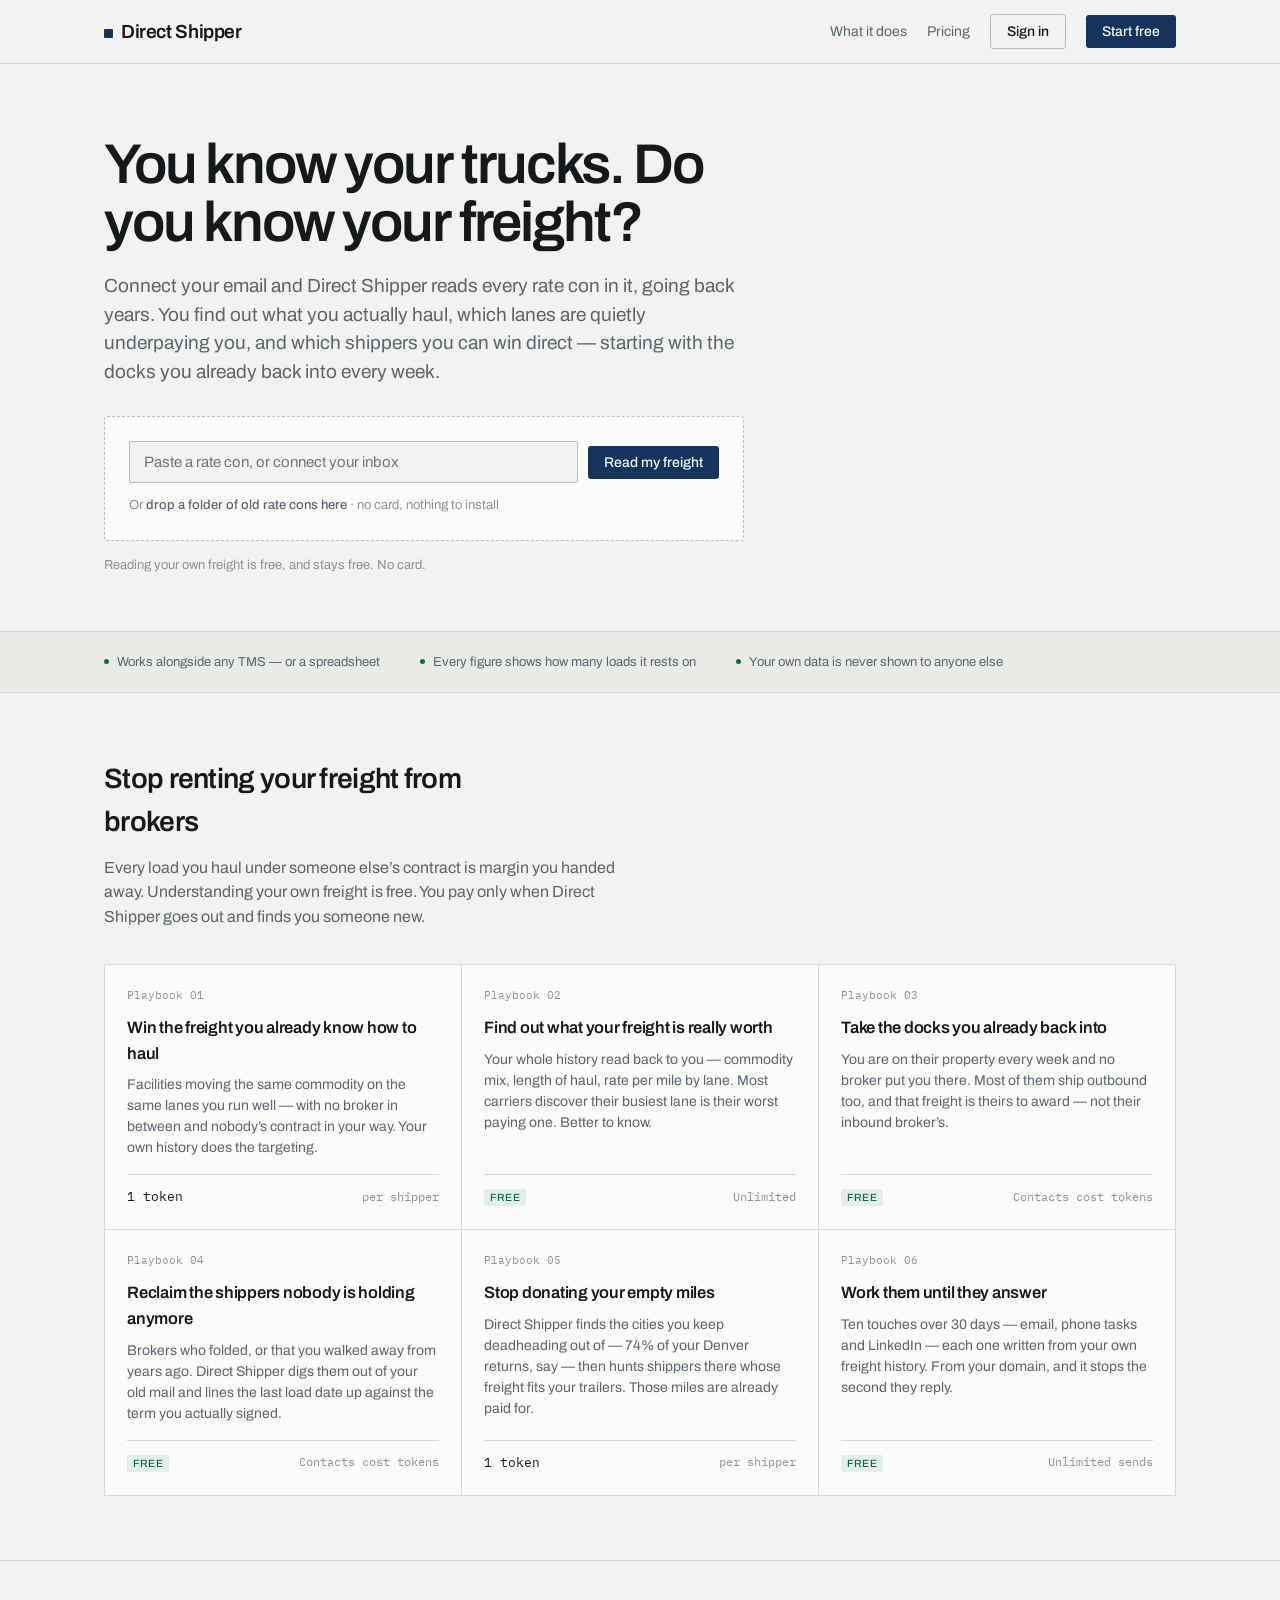
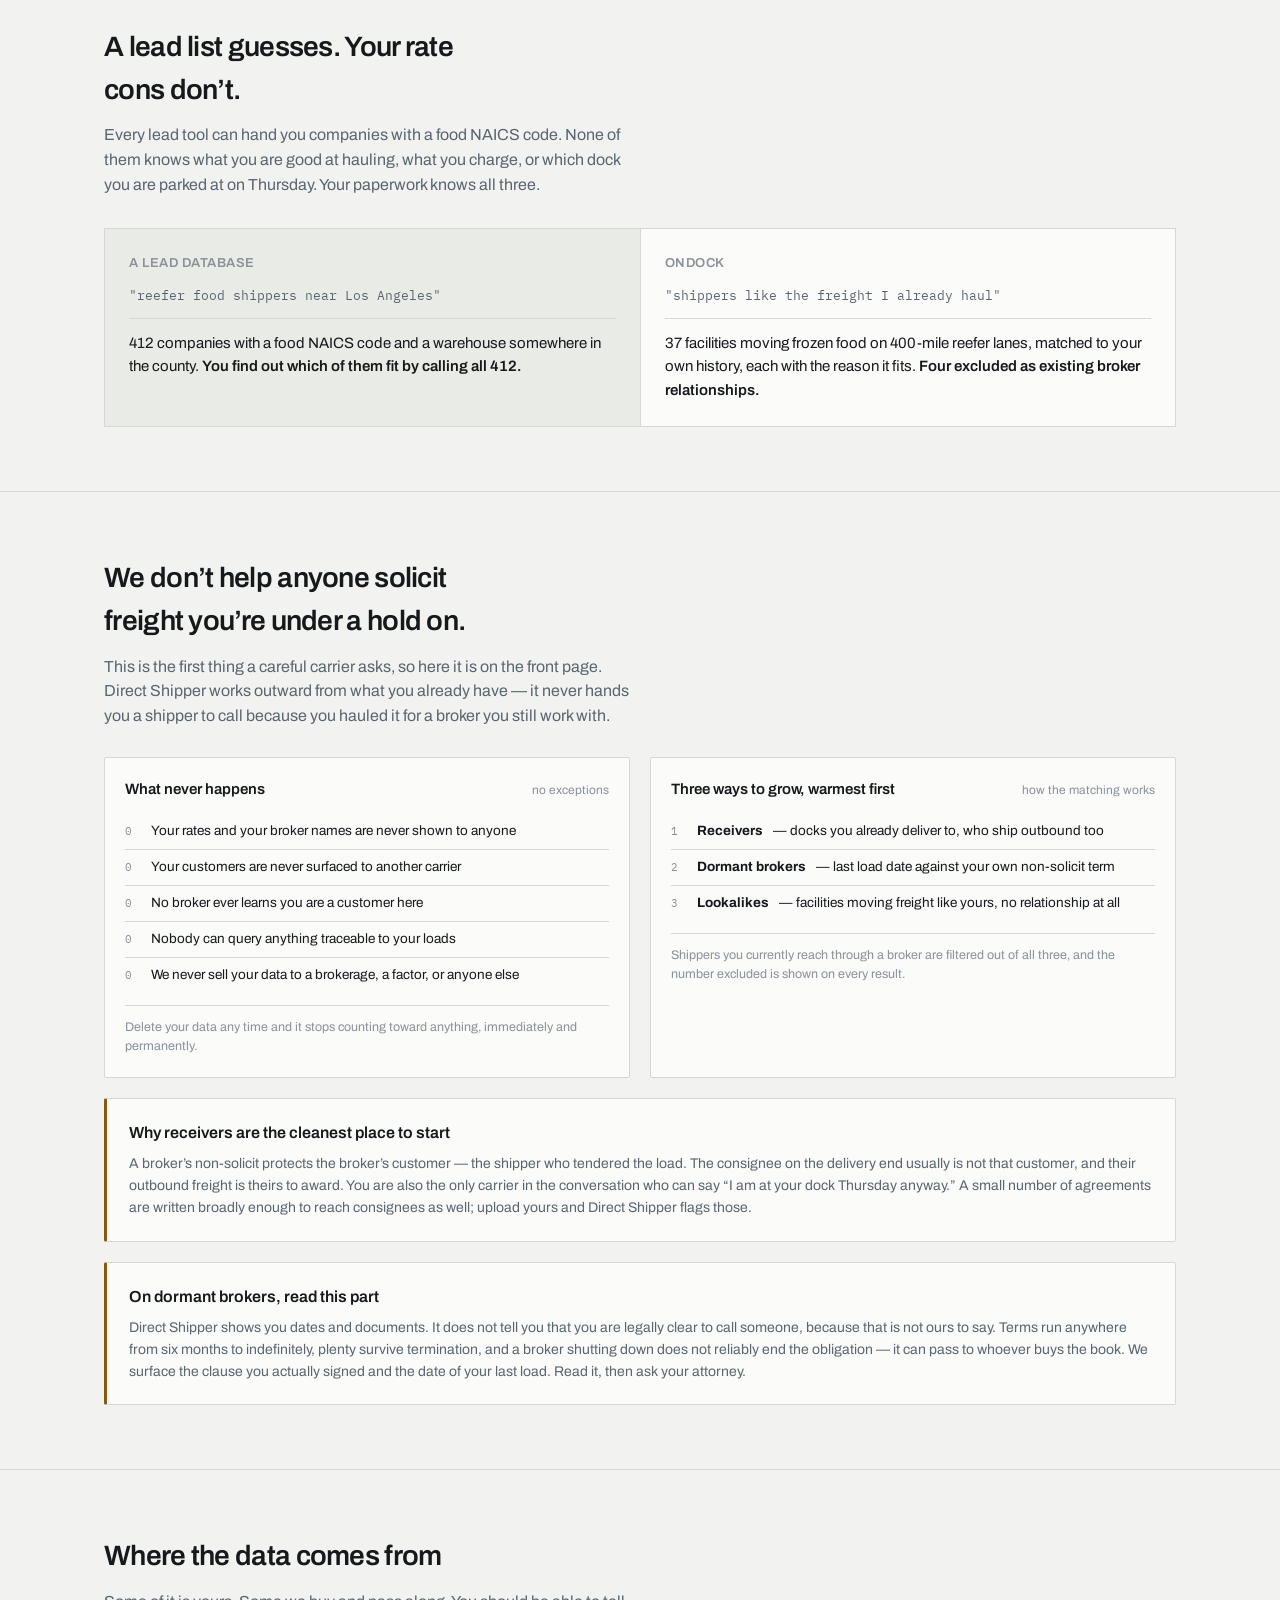
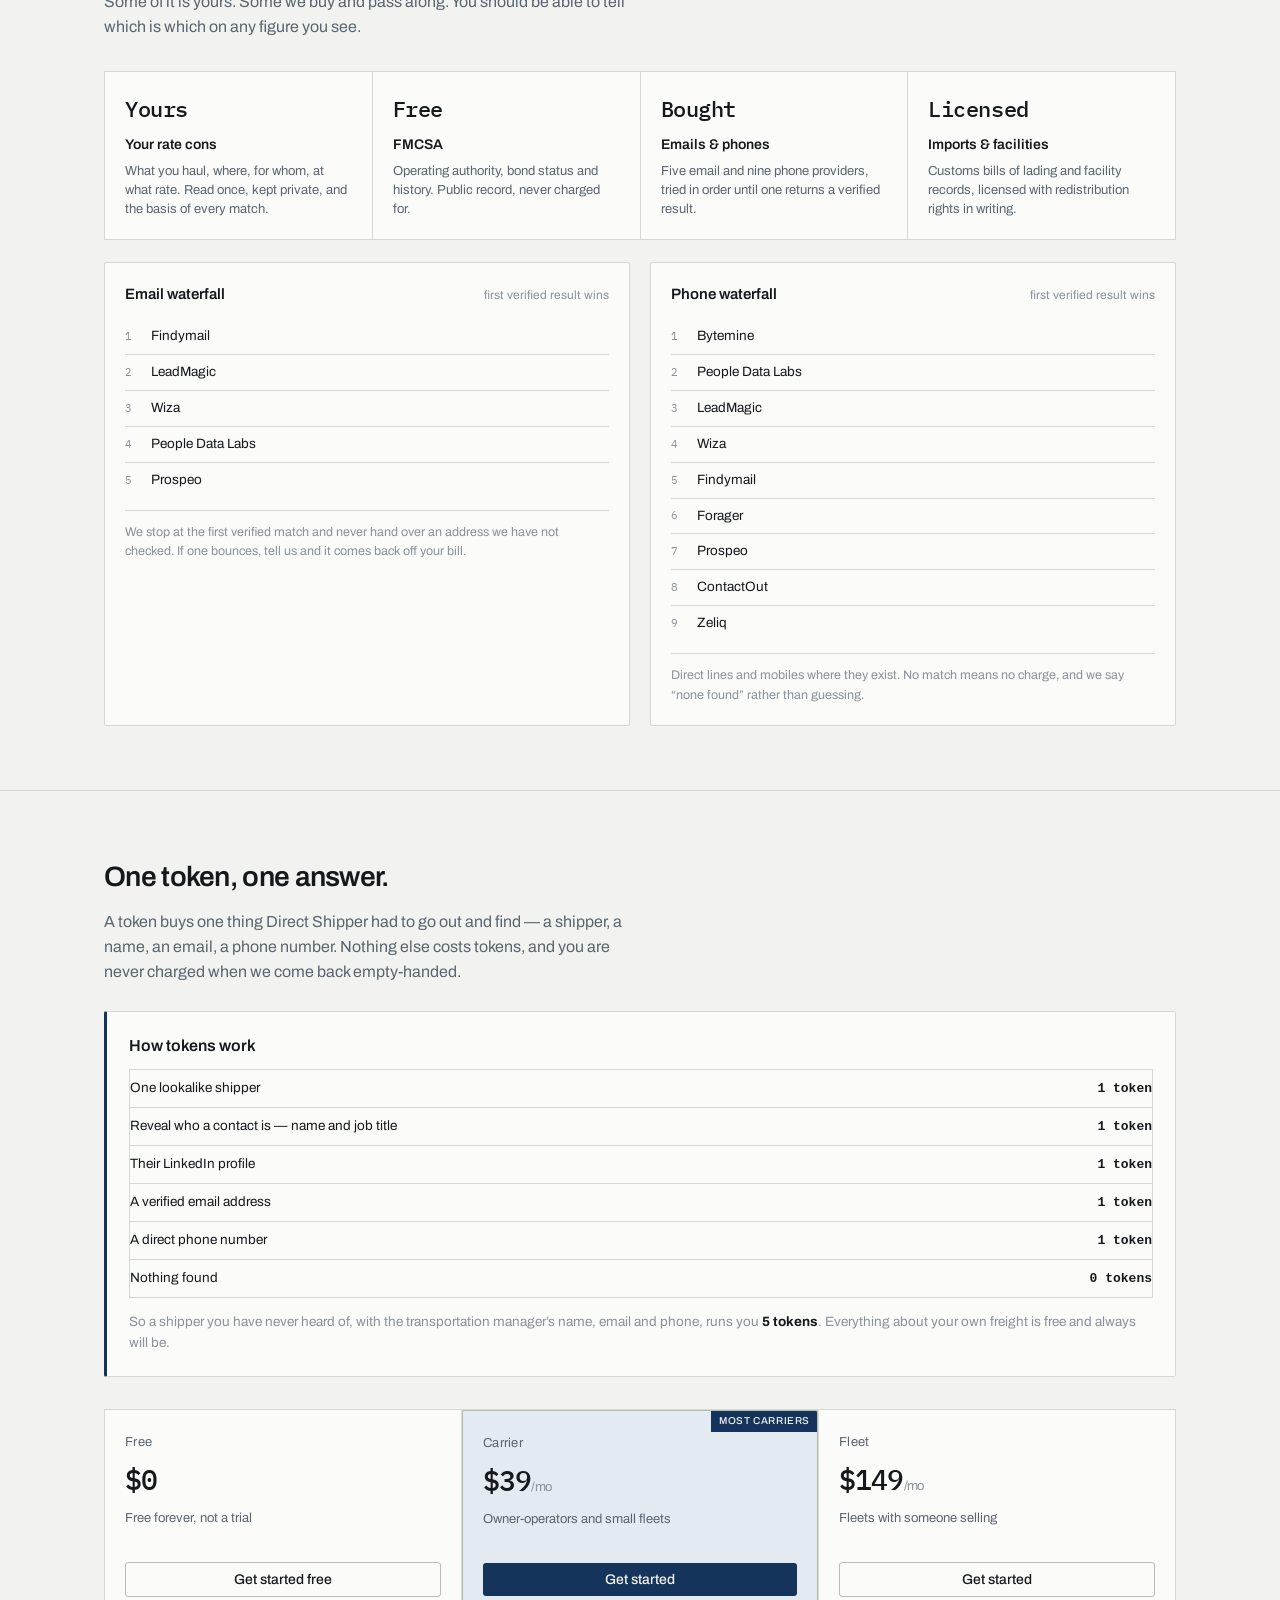
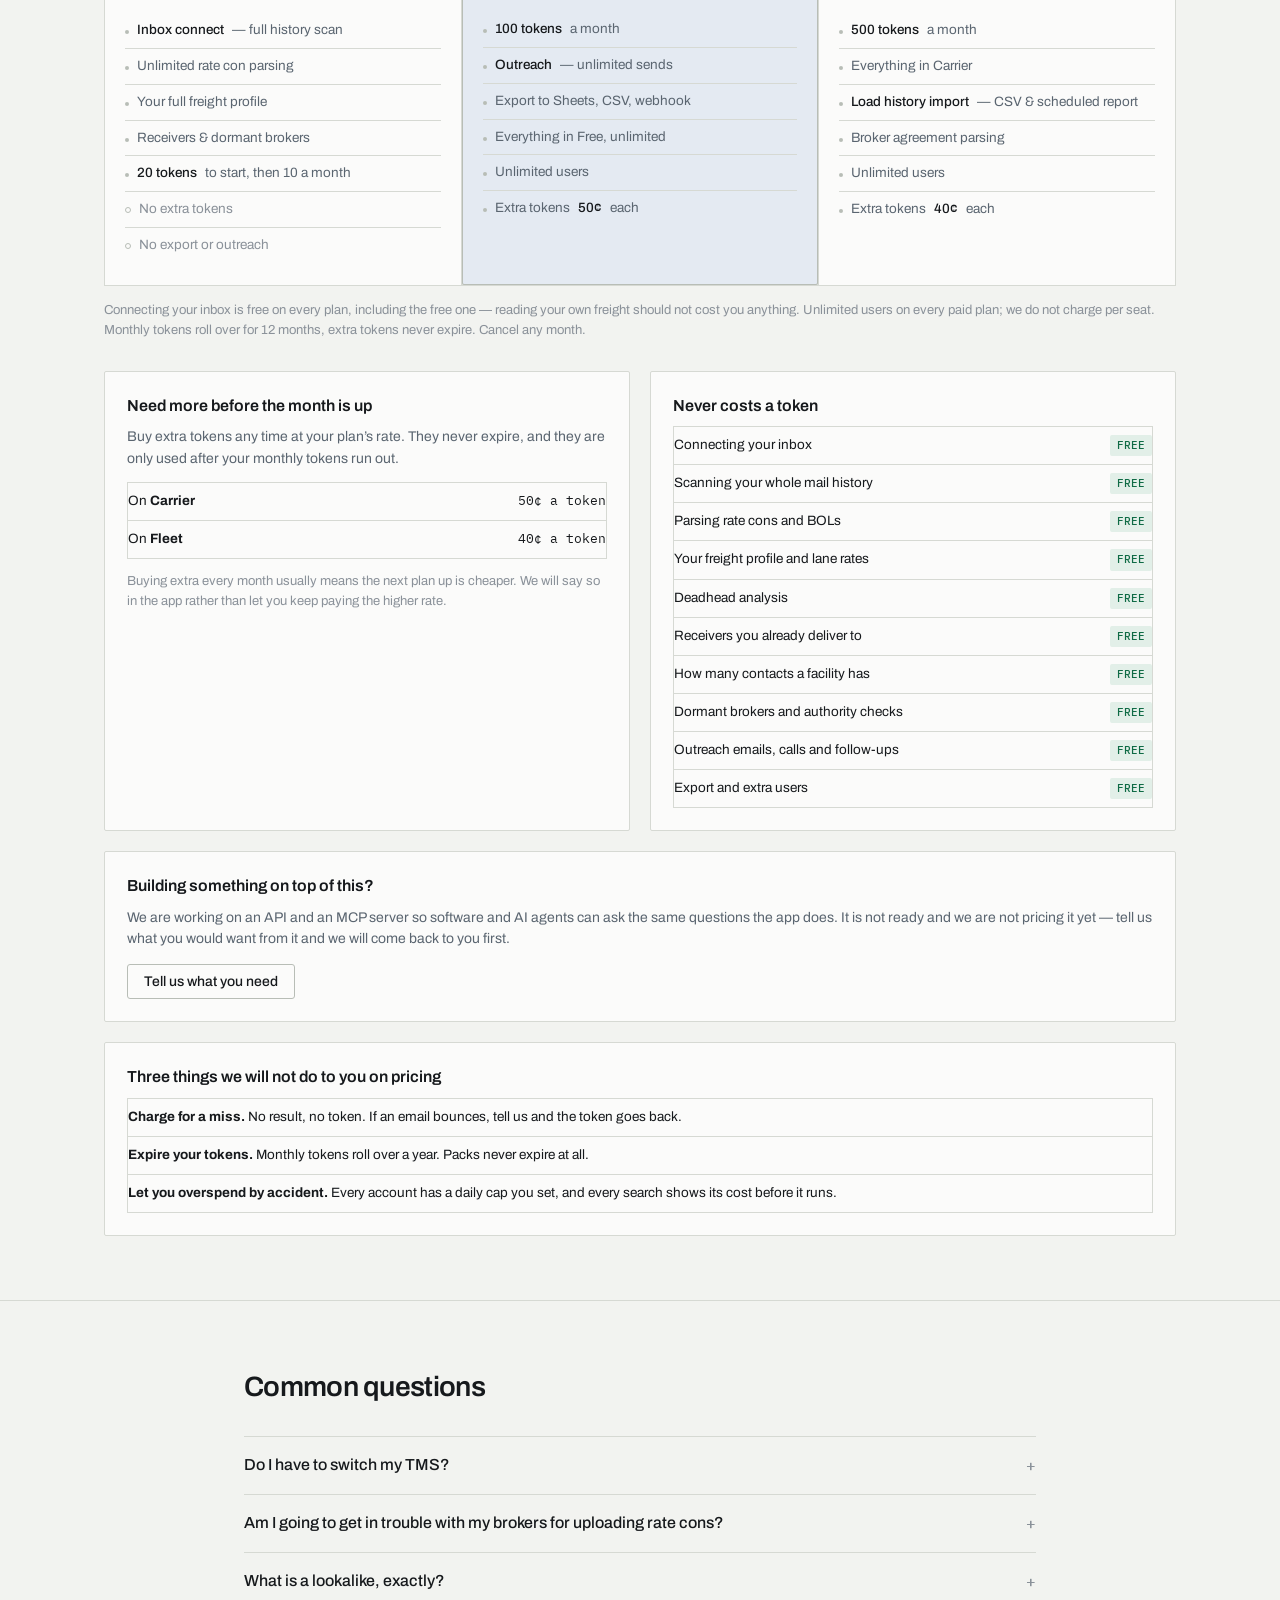
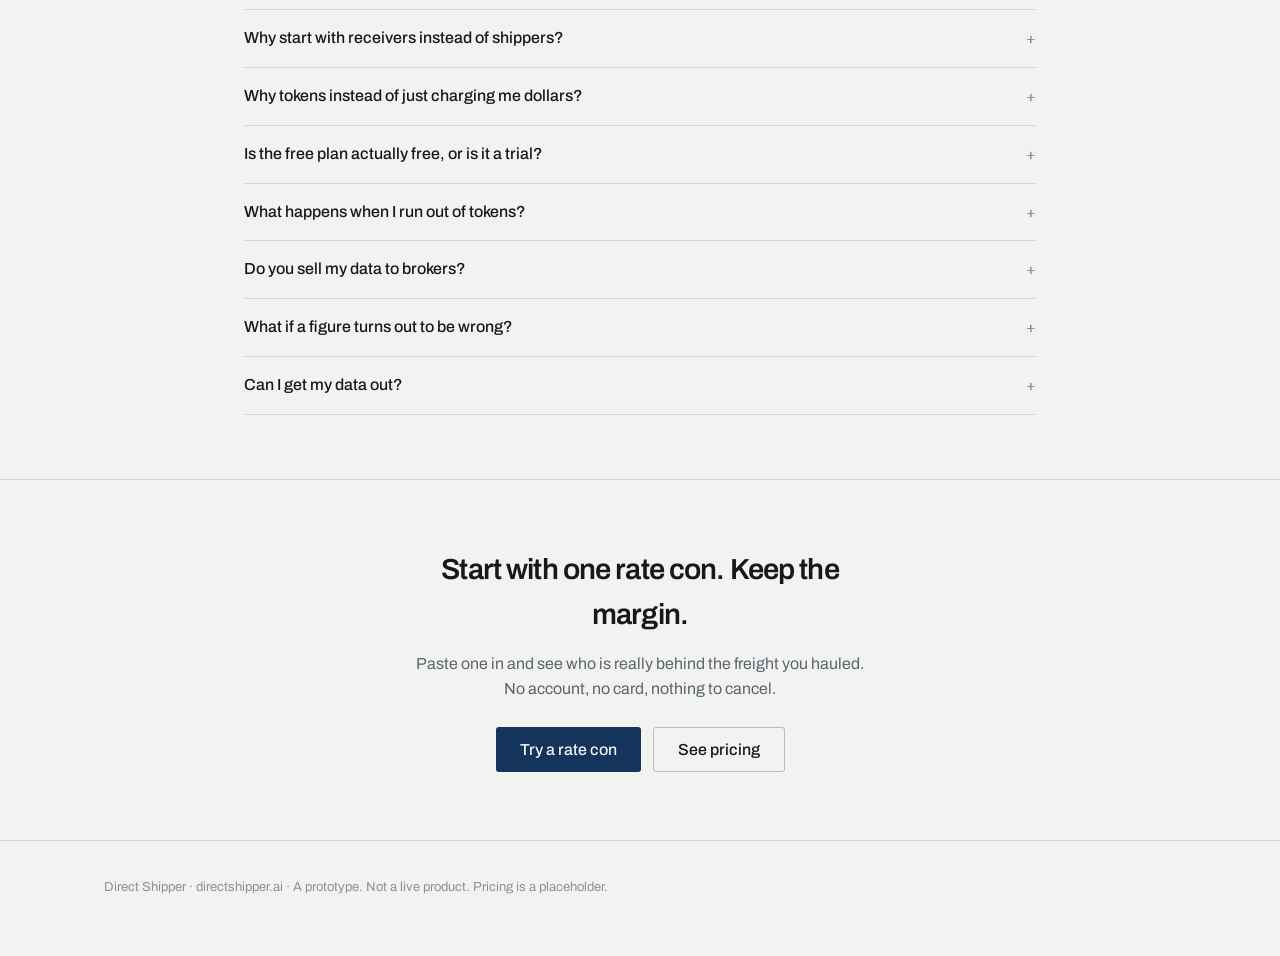
==== commit a3115e9c: "Rebuild landing page and modules on the token pricing model Follow the revised landing page spec. Th" ====
--- a/direct-shipper/index.html
+++ b/direct-shipper/index.html
@@ -15,142 +15,384 @@
 
 <!-- ============ LANDING ============ -->
 <div class="view on" id="v-landing">
-  <div class="topbar"><div class="topbar-in">
-    <div class="logo"><b></b>Direct Shipper</div>
-    <nav class="topnav">
-      <a href="#how">How it works</a>
-      <a href="#pricing">Pricing</a>
-      <button class="btn-ghost" onclick="go('signin')">Sign in</button>
-      <button class="btn" onclick="go('signup')">Start free</button>
-    </nav>
-  </div></div>
-
-  <div class="hero"><div class="wrap">
+<div class="topbar"><div class="topbar-in">
+  <div class="logo"><b></b>Direct&nbsp;Shipper</div>
+  <nav class="topnav">
+    <a href="#how">What it does</a>
+    <a href="#pricing">Pricing</a>
+    <button class="btn-ghost" onclick="go('signin')">Sign in</button>
+    <button class="btn" onclick="go('signup')">Start free</button>
+  </nav>
+</div></div>
+
+<!-- ================= HERO ================= -->
+<div class="hero"><div class="wrap">
+
+  <div>
     <h1>You know your trucks. Do you know your freight?</h1>
-    <p class="lede">Send Direct Shipper your old rate confirmations. It reads them, analyzes what you actually haul, and starts with the warmest freight you have: the receivers you already back into every week, who ship outbound too.</p>
-    <div class="hero-cta">
-      <button class="btn btn-lg" onclick="go('signup')">Upload your rate cons</button>
-      <button class="btn-ghost btn-lg" onclick="go('signup')">See how it works</button>
-    </div>
-    <p class="hero-note">Free to parse and profile. No card to start.</p>
-
-    <div class="demo">
-      <div class="doc">
-        <div class="doc-h">RATE CONFIRMATION — as received</div>
-        LOAD #<em>4471882</em><br>
-        BROKER <em>MIDLAND LOGISTICS LLC</em><br>
-        MC <em>884213</em><br><br>
-        PICKUP<br>
-        <span class="hl">LINEAGE — ONTARIO 4</span><br>
-        <span class="hl">4200 E AIRPORT DR</span><br>
-        ONTARIO CA 91761<br><br>
-        DELIVERY<br>
-        SW DISTRIBUTION CTR<br>
-        PHOENIX AZ 85043<br><br>
-        EQUIP <em>REEFER 53</em> · TEMP <em>-10F</em><br>
-        WT <em>41,200</em> · RATE <em>$2,850.00</em>
-      </div>
-
-      <div class="chevron">&#8594;</div>
-
-      <div class="rec">
-        <div class="rec-h">
-          <div>
-            <h3>Sunrise Frozen Foods</h3>
-            <p>Ships through Lineage Ontario 4 &middot; 3PL cold storage</p>
-          </div>
-          <span class="tag t-ver">VERIFIED</span>
-        </div>
-        <div class="rec-body">
-          <dl>
-            <div class="row"><dt>Facility type</dt><dd>3PL, not shipper-owned</dd></div>
-            <div class="row"><dt>Observed loads / mo</dt><dd>41</dd></div>
-            <div class="row"><dt>Equipment</dt><dd>Reefer 91% &middot; Dry 9%</dd></div>
-            <div class="row"><dt>Ontario &rarr; Phoenix</dt><dd>117 observed</dd></div>
-            <div class="row"><dt>Transportation manager</dt><dd>J. Ruiz &middot; verified</dd></div>
-            <div class="row"><dt>Broker authority</dt><dd>Active &middot; bond current</dd></div>
-          </dl>
-        </div>
-      </div>
-    </div>
-  </div></div>
-
-  <div class="strip"><div class="strip-in">
-    <span><i class="dot"></i>Works with any TMS — or none</span>
-    <span><i class="dot"></i>Export to Sheets, CSV, or webhook</span>
-    <span><i class="dot"></i>Your rates never shown to anyone</span>
-  </div></div>
-
-  <div class="sect" id="how"><div class="wrap">
-    <h2>Set it up once and stop typing loads</h2>
-    <p class="sub">Most carriers rekey the same rate con into a spreadsheet and a TMS. Point your broker email at Direct Shipper and it stops.</p>
-    <div class="steps">
-      <div class="step">
-        <div class="n">Step 1</div>
-        <h4>Send us your old rate cons</h4>
-        <p>Forward your broker email or drop in a folder of PDFs going back as far as you have. Every one becomes a structured load — shipper, facility, lane, equipment, commodity, rate. Nothing to rekey.</p>
-      </div>
-      <div class="step">
-        <div class="n">Step 2</div>
-        <h4>Find out what you actually haul</h4>
-        <p>Most carriers can't say what their top commodity is, which lanes pay best, or which ones they run empty out of. Direct Shipper reads your history and tells you. That's your freight profile, and it's free.</p>
-      </div>
-      <div class="step">
-        <div class="n">Step 3</div>
-        <h4>Start with the docks you already back into</h4>
-        <p>You deliver to these receivers every week. They ship outbound too, and no broker put you in the room — you got there on your own. Direct Shipper shows what each one ships and who runs their transportation.</p>
-      </div>
-    </div>
-    <div class="trust" style="margin-top:32px">
-      <h4>Three ways to grow, warmest first</h4>
-      <p>Direct Shipper never surfaces a shipper as a target because you hauled it for a broker you still work with. Instead it works outward from what you already have. <b>Receivers</b> — the docks you deliver to weekly, who ship outbound themselves, and where you already have a face and a badge. <b>Dormant relationships</b> — old brokers, with last load date, authority status and your own agreement's clause, so you can see which holds have run their term. <b>Lookalikes</b> — facilities moving freight like yours where you have no relationship at all. On the middle one, Direct Shipper shows dates and documents, never legal conclusions; whether you're clear is a question for your attorney.</p>
-    </div>
-  </div></div>
-
-  <div class="sect" id="pricing"><div class="wrap">
-    <h2>Free to know what you hauled. Paid to know what to go get.</h2>
-    <p class="sub">No seats and no subscription. Put money on your balance and spend it per answer. Nothing is charged when Direct Shipper has no answer for you.</p>
-    <div class="split">
-      <div class="col">
-        <h4>Free, always <span class="tag t-ver">NO CARD</span></h4>
-        <p class="price">Unlimited</p>
-        <ul>
-          <li><b>Rate con parsing and load creation</b></li>
-          <li><b>Email forwarding and inbox sync</b></li>
-          <li><b>Shipper and facility identification</b></li>
-          <li><b>Facility type</b> <span class="amt">3PL or owned</span></li>
-          <li><b>Broker authority and bond check</b></li>
-          <li><b>Double-brokering flags</b></li>
-          <li><b>Export</b> <span class="amt">Sheets, CSV, API</span></li>
-        </ul>
-      </div>
-      <div class="col paid">
-        <h4>Pay as you go</h4>
-        <p class="price">Prepaid balance, billed per record</p>
-        <ul>
-          <li><b>Observed lanes at a facility</b> <span class="amt">$1.50</span></li>
-          <li><b>Monthly volume and seasonality</b> <span class="amt">$1.00</span></li>
-          <li><b>Verified contact</b> <span class="amt">$2.50</span></li>
-          <li><b>What the shipper paid</b> <span class="amt">$2.00</span></li>
-          <li><b>Find similar facilities</b> <span class="amt">$0.50 each</span></li>
-          <li><b>Complete facility record</b> <span class="amt">$5.00</span></li>
-          <li><b>API and MCP access</b> <span class="amt">same rates</span></li>
-        </ul>
-      </div>
-    </div>
-
-    <div class="trust">
-      <h4>What happens to your data</h4>
-      <p>Direct Shipper keeps what you forward and counts it toward what the industry can see in aggregate. Your rate, your broker, and your company are never shown to another customer, and nothing about a facility is published until enough unrelated carriers have moved freight through it that no single load can be traced back. You can delete everything you've sent, any time.</p>
-    </div>
-  </div></div>
-
-  <footer><div class="wrap">
-    Direct Shipper &middot; A prototype. Not a live product.
-  </div></footer>
+    <p class="lede">Connect your email and Direct Shipper reads every rate con in it, going back years. You find out what you actually haul, which lanes are quietly underpaying you, and which shippers you can win direct &mdash; starting with the docks you already back into every week.</p>
+    <div class="dz">
+      <div class="dz-row">
+        <input type="text" placeholder="Paste a rate con, or connect your inbox" value="">
+        <button class="btn" onclick="showRes()">Read my freight</button>
+      </div>
+      <p class="dz-or">Or <b>drop a folder of old rate cons here</b> &middot; no card, nothing to install</p>
+    </div>
+    <p class="hero-note">Reading your own freight is free, and stays free. No card.</p>
+  </div>
+
+  
+
+  <div class="result" id="res">
+    <div class="result-h">
+      <div><h3>Your freight profile</h3><p>Read from 1,184 rate cons &middot; Jan 2021 to today</p></div>
+      <span class="tag t-free">FREE</span>
+    </div>
+    
+
+    <div class="result-b">
+      <dl>
+        <div class="row"><dt>What you actually haul</dt><dd>Frozen food 61% &middot; Produce 22%</dd></div>
+        <div class="row"><dt>Equipment</dt><dd>Reefer 94%</dd></div>
+        <div class="row"><dt>Best paying lane</dt><dd>Corona &rarr; Dallas &middot; $2.88/mi</dd></div>
+        <div class="row"><dt>Busiest lane</dt><dd>Ontario &rarr; Phoenix &middot; $2.62/mi</dd></div>
+        <div class="row"><dt>Running empty most</dt><dd>Denver &middot; 74% of returns</dd></div>
+        <div class="row"><dt>Docks you already deliver to</dt><dd>14 &middot; 9 ship outbound too</dd></div>
+      </dl>
+      <p class="hero-note">All of that is free. You pay only when Direct Shipper goes out and finds you someone new.</p>
+    </div>
+
+    
+  </div>
+</div></div>
+
+<div class="strip"><div class="strip-in">
+  <span><i class="dot"></i>Works alongside any TMS &mdash; or a spreadsheet</span>
+  <span><i class="dot"></i>Every figure shows how many loads it rests on</span>
+  <span><i class="dot"></i>Your own data is never shown to anyone else</span>
+</div></div>
+
+<!-- ================= PLAYBOOKS ================= -->
+<div class="sect" id="how"><div class="wrap">
+  <h2 style="max-width:26ch">Stop renting your freight from brokers</h2>
+  
+  <p class="sub">Every load you haul under someone else&rsquo;s contract is margin you handed away. Understanding your own freight is free. You pay only when Direct Shipper goes out and finds you someone new.</p>
+  
+
+  <!-- CARRIER PLAYS -->
+  <div class="plays">
+    <div class="play">
+      <div class="pk">Playbook 01</div>
+      <h4>Win the freight you already know how to haul</h4>
+      <p>Facilities moving the same commodity on the same lanes you run well &mdash; with no broker in between and nobody&rsquo;s contract in your way. Your own history does the targeting.</p>
+      <div class="cost"><span class="c">1 token</span><span class="n">per shipper</span></div>
+    </div>
+    <div class="play">
+      <div class="pk">Playbook 02</div>
+      <h4>Find out what your freight is really worth</h4>
+      <p>Your whole history read back to you &mdash; commodity mix, length of haul, rate per mile by lane. Most carriers discover their busiest lane is their worst paying one. Better to know.</p>
+      <div class="cost"><span class="c"><span class="tag t-free">FREE</span></span><span class="n">Unlimited</span></div>
+    </div>
+    <div class="play">
+      <div class="pk">Playbook 03</div>
+      <h4>Take the docks you already back into</h4>
+      <p>You are on their property every week and no broker put you there. Most of them ship outbound too, and that freight is theirs to award &mdash; not their inbound broker&rsquo;s.</p>
+      <div class="cost"><span class="c"><span class="tag t-free">FREE</span></span><span class="n">Contacts cost tokens</span></div>
+    </div>
+    <div class="play">
+      <div class="pk">Playbook 04</div>
+      <h4>Reclaim the shippers nobody is holding anymore</h4>
+      <p>Brokers who folded, or that you walked away from years ago. Direct Shipper digs them out of your old mail and lines the last load date up against the term you actually signed.</p>
+      <div class="cost"><span class="c"><span class="tag t-free">FREE</span></span><span class="n">Contacts cost tokens</span></div>
+    </div>
+    <div class="play">
+      <div class="pk">Playbook 05</div>
+      <h4>Stop donating your empty miles</h4>
+      <p>Direct Shipper finds the cities you keep deadheading out of &mdash; 74% of your Denver returns, say &mdash; then hunts shippers there whose freight fits your trailers. Those miles are already paid for.</p>
+      <div class="cost"><span class="c">1 token</span><span class="n">per shipper</span></div>
+    </div>
+    <div class="play">
+      <div class="pk">Playbook 06</div>
+      <h4>Work them until they answer</h4>
+      <p>Ten touches over 30 days &mdash; email, phone tasks and LinkedIn &mdash; each one written from your own freight history. From your domain, and it stops the second they reply.</p>
+      <div class="cost"><span class="c"><span class="tag t-free">FREE</span></span><span class="n">Unlimited sends</span></div>
+    </div>
+  </div>
+
+  <!-- BROKER PLAYS -->
+  
+</div></div>
+
+<!-- ================= POSITIONING ================= -->
+<div class="sect"><div class="wrap">
+  <h2>A lead list guesses. Your rate cons don&rsquo;t.</h2>
+  <p class="sub">Every lead tool can hand you companies with a food NAICS code. None of them knows what you are good at hauling, what you charge, or which dock you are parked at on Thursday. Your paperwork knows all three.</p>
+  
+  <div class="vs">
+    <div class="vsc them">
+      <h4>A LEAD DATABASE</h4>
+      <p class="q">"reefer food shippers near Los Angeles"</p>
+      <p class="a">412 companies with a food NAICS code and a warehouse somewhere in the county. <b>You find out which of them fit by calling all 412.</b></p>
+    </div>
+    <div class="vsc">
+      <h4>ONDOCK</h4>
+      <p class="q">"shippers like the freight I already haul"</p>
+      
+      <p class="a">37 facilities moving frozen food on 400-mile reefer lanes, matched to your own history, each with the reason it fits. <b>Four excluded as existing broker relationships.</b></p>
+      
+    </div>
+  </div>
+</div></div>
+
+<!-- ================= DATA TRUST ================= -->
+<div class="sect"><div class="wrap">
+  <h2>We don&rsquo;t help anyone solicit freight you&rsquo;re under a hold on.</h2>
+  <p class="sub">This is the first thing a careful carrier asks, so here it is on the front page. Direct Shipper works outward from what you already have &mdash; it never hands you a shipper to call because you hauled it for a broker you still work with.</p>
+
+  <div class="fall" style="margin-top:28px">
+    <div class="fallcard">
+      <h4>What never happens <span>no exceptions</span></h4>
+      <ol style="counter-reset:none">
+        <li style="counter-increment:none">Your rates and your broker names are never shown to anyone</li>
+        <li style="counter-increment:none">Your customers are never surfaced to another carrier</li>
+        <li style="counter-increment:none">No broker ever learns you are a customer here</li>
+        <li style="counter-increment:none">Nobody can query anything traceable to your loads</li>
+        <li style="counter-increment:none">We never sell your data to a brokerage, a factor, or anyone else</li>
+      </ol>
+      <p class="fallnote">Delete your data any time and it stops counting toward anything, immediately and permanently.</p>
+    </div>
+    <div class="fallcard">
+      <h4>Three ways to grow, warmest first <span>how the matching works</span></h4>
+      <ol>
+        <li><b>Receivers</b> &mdash; docks you already deliver to, who ship outbound too</li>
+        <li><b>Dormant brokers</b> &mdash; last load date against your own non-solicit term</li>
+        <li><b>Lookalikes</b> &mdash; facilities moving freight like yours, no relationship at all</li>
+      </ol>
+      <p class="fallnote">Shippers you currently reach through a broker are filtered out of all three, and the number excluded is shown on every result.</p>
+    </div>
+  </div>
+
+  <div class="cbox warn" style="margin-top:20px">
+    <h4>Why receivers are the cleanest place to start</h4>
+    <p style="margin:0">A broker&rsquo;s non-solicit protects the broker&rsquo;s customer &mdash; the shipper who tendered the load. The consignee on the delivery end usually is not that customer, and their outbound freight is theirs to award. You are also the only carrier in the conversation who can say &ldquo;I am at your dock Thursday anyway.&rdquo; A small number of agreements are written broadly enough to reach consignees as well; upload yours and Direct Shipper flags those.</p>
+  </div>
+
+  <div class="cbox warn" style="margin-top:20px">
+    <h4>On dormant brokers, read this part</h4>
+    <p style="margin:0">Direct Shipper shows you dates and documents. It does not tell you that you are legally clear to call someone, because that is not ours to say. Terms run anywhere from six months to indefinitely, plenty survive termination, and a broker shutting down does not reliably end the obligation &mdash; it can pass to whoever buys the book. We surface the clause you actually signed and the date of your last load. Read it, then ask your attorney.</p>
+  </div>
+</div></div>
+
+<!-- ================= SOURCES ================= -->
+<div class="sect" id="sources"><div class="wrap">
+  <h2>Where the data comes from</h2>
+  <p class="sub">Some of it is yours. Some we buy and pass along. You should be able to tell which is which on any figure you see.</p>
+  <div class="srcgrid">
+    <div class="src">
+      <div class="big">Yours</div>
+      <h4>Your rate cons</h4>
+      
+      <p>What you haul, where, for whom, at what rate. Read once, kept private, and the basis of every match.</p>
+      
+    </div>
+    <div class="src">
+      <div class="big">Free</div>
+      <h4>FMCSA</h4>
+      <p>Operating authority, bond status and history. Public record, never charged for.</p>
+    </div>
+    <div class="src">
+      <div class="big">Bought</div>
+      <h4>Emails &amp; phones</h4>
+      <p>Five email and nine phone providers, tried in order until one returns a verified result.</p>
+    </div>
+    <div class="src">
+      <div class="big">Licensed</div>
+      <h4>Imports &amp; facilities</h4>
+      <p>Customs bills of lading and facility records, licensed with redistribution rights in writing.</p>
+    </div>
+  </div>
+
+  <div class="fall">
+    <div class="fallcard">
+      <h4>Email waterfall <span>first verified result wins</span></h4>
+      <ol>
+        <li>Findymail</li><li>LeadMagic</li><li>Wiza</li><li>People Data Labs</li><li>Prospeo</li>
+      </ol>
+      <p class="fallnote">We stop at the first verified match and never hand over an address we have not checked. If one bounces, tell us and it comes back off your bill.</p>
+    </div>
+    <div class="fallcard">
+      <h4>Phone waterfall <span>first verified result wins</span></h4>
+      <ol>
+        <li>Bytemine</li><li>People Data Labs</li><li>LeadMagic</li><li>Wiza</li><li>Findymail</li>
+        <li>Forager</li><li>Prospeo</li><li>ContactOut</li><li>Zeliq</li>
+      </ol>
+      <p class="fallnote">Direct lines and mobiles where they exist. No match means no charge, and we say &ldquo;none found&rdquo; rather than guessing.</p>
+    </div>
+  </div>
+</div></div>
+
+<!-- ================= PRICING ================= -->
+<div class="sect" id="pricing"><div class="wrap">
+  <h2>One token, one answer.</h2>
+  <p class="sub">A token buys one thing Direct Shipper had to go out and find &mdash; a shipper, a name, an email, a phone number. Nothing else costs tokens, and you are never charged when we come back empty-handed.</p>
+
+  <div class="cbox" style="margin-top:26px;border-left:3px solid var(--blue)">
+    <h4>How tokens work</h4>
+    <table class="ratetbl" style="margin-top:10px">
+      <tr><td>One lookalike shipper</td><td><b>1 token</b></td></tr>
+      <tr><td>Reveal who a contact is &mdash; name and job title</td><td><b>1 token</b></td></tr>
+      <tr><td>Their LinkedIn profile</td><td><b>1 token</b></td></tr>
+      <tr><td>A verified email address</td><td><b>1 token</b></td></tr>
+      <tr><td>A direct phone number</td><td><b>1 token</b></td></tr>
+      <tr><td>Nothing found</td><td><b>0 tokens</b></td></tr>
+    </table>
+    <p style="margin-top:14px;font-size:13.5px;color:var(--faint)">So a shipper you have never heard of, with the transportation manager&rsquo;s name, email and phone, runs you <b style="color:var(--ink)">5 tokens</b>. Everything about your own freight is free and always will be.</p>
+  </div>
+
+  <div class="plans">
+    <div class="plan">
+      <div class="nm">Free</div><div class="pr">$0</div>
+      <div class="who">Free forever, not a trial</div>
+      <div class="cta"><button class="btn-ghost" onclick="startPlan('free')">Get started free</button></div>
+      <ul>
+        <li><b>Inbox connect</b> &mdash; full history scan</li>
+        <li>Unlimited rate con parsing</li>
+        <li>Your full freight profile</li>
+        <li>Receivers &amp; dormant brokers</li>
+        <li><b>20 tokens</b> to start, then 10 a month</li>
+        <li class="off">No extra tokens</li>
+        <li class="off">No export or outreach</li>
+      </ul>
+    </div>
+    <div class="plan rec">
+      <div class="rectag">MOST CARRIERS</div>
+      <div class="nm">Carrier</div><div class="pr">$39<i>/mo</i></div>
+      <div class="who">Owner-operators and small fleets</div>
+      <div class="cta"><button class="btn" onclick="startPlan('carrier')">Get started</button></div>
+      <ul>
+        <li><b>100 tokens</b> a month</li>
+        <li><b>Outreach</b> &mdash; unlimited sends</li>
+        <li>Export to Sheets, CSV, webhook</li>
+        <li>Everything in Free, unlimited</li>
+        <li>Unlimited users</li>
+        <li>Extra tokens <b>50&cent;</b> each</li>
+      </ul>
+    </div>
+    <div class="plan">
+      <div class="nm">Fleet</div><div class="pr">$149<i>/mo</i></div>
+      <div class="who">Fleets with someone selling</div>
+      <div class="cta"><button class="btn-ghost" onclick="startPlan('fleet')">Get started</button></div>
+      <ul>
+        <li><b>500 tokens</b> a month</li>
+        <li>Everything in Carrier</li>
+        <li><b>Load history import</b> — CSV &amp; scheduled report</li>
+        <li>Broker agreement parsing</li>
+        <li>Unlimited users</li>
+        <li>Extra tokens <b>40&cent;</b> each</li>
+      </ul>
+    </div>
+  </div>
+  <p class="hero-note">Connecting your inbox is free on every plan, including the free one &mdash; reading your own freight should not cost you anything. Unlimited users on every paid plan; we do not charge per seat. Monthly tokens roll over for 12 months, extra tokens never expire. Cancel any month.</p>
+
+  <div class="fall" style="margin-top:30px">
+    <div class="cbox">
+      <h4>Need more before the month is up</h4>
+      <p style="margin-bottom:12px">Buy extra tokens any time at your plan&rsquo;s rate. They never expire, and they are only used after your monthly tokens run out.</p>
+      <table class="ratetbl">
+        <tr><td>On <b>Carrier</b></td><td>50&cent; a token</td></tr>
+        <tr><td>On <b>Fleet</b></td><td>40&cent; a token</td></tr>
+      </table>
+      <p style="margin-top:12px;font-size:13px;color:var(--faint)">Buying extra every month usually means the next plan up is cheaper. We will say so in the app rather than let you keep paying the higher rate.</p>
+    </div>
+    <div class="cbox">
+      <h4>Never costs a token</h4>
+      <table class="ratetbl">
+        <tr><td>Connecting your inbox</td><td><span class="pill">FREE</span></td></tr>
+        <tr><td>Scanning your whole mail history</td><td><span class="pill">FREE</span></td></tr>
+        <tr><td>Parsing rate cons and BOLs</td><td><span class="pill">FREE</span></td></tr>
+        <tr><td>Your freight profile and lane rates</td><td><span class="pill">FREE</span></td></tr>
+        <tr><td>Deadhead analysis</td><td><span class="pill">FREE</span></td></tr>
+        <tr><td>Receivers you already deliver to</td><td><span class="pill">FREE</span></td></tr>
+        <tr><td>How many contacts a facility has</td><td><span class="pill">FREE</span></td></tr>
+        <tr><td>Dormant brokers and authority checks</td><td><span class="pill">FREE</span></td></tr>
+        <tr><td>Outreach emails, calls and follow-ups</td><td><span class="pill">FREE</span></td></tr>
+        <tr><td>Export and extra users</td><td><span class="pill">FREE</span></td></tr>
+      </table>
+    </div>
+  </div>
+
+  <div class="cbox" style="margin-top:20px">
+    <h4>Building something on top of this?</h4>
+    <p style="margin:0">We are working on an API and an MCP server so software and AI agents can ask the same questions the app does. It is not ready and we are not pricing it yet &mdash; tell us what you would want from it and we will come back to you first.</p>
+    <div style="margin-top:14px"><button class="btn-ghost" onclick="go('signup')">Tell us what you need</button></div>
+  </div>
+
+  <div class="cbox" style="margin-top:20px">
+    <h4>Three things we will not do to you on pricing</h4>
+    <table class="ratetbl" style="margin-top:8px">
+      <tr><td><b>Charge for a miss.</b> No result, no token. If an email bounces, tell us and the token goes back.</td><td></td></tr>
+      <tr><td><b>Expire your tokens.</b> Monthly tokens roll over a year. Packs never expire at all.</td><td></td></tr>
+      <tr><td><b>Let you overspend by accident.</b> Every account has a daily cap you set, and every search shows its cost before it runs.</td><td></td></tr>
+    </table>
+  </div>
+</div></div>
+
+<!-- ================= FAQ ================= -->
+<div class="sect"><div class="wrap" style="max-width:840px">
+  <h2>Common questions</h2>
+  <div class="faq">
+
+    <details class="q-item"><summary>Do I have to switch my TMS?</summary>
+      <p>No. Direct Shipper is not a TMS and does not want to be. It reads your rate cons and hands the loads back to whatever you already run, including a spreadsheet. If you would rather not connect email, most systems can email you a scheduled load report &mdash; point that at your Direct Shipper address, or just upload a load history export.</p></details>
+
+    <details class="q-item"><summary>Am I going to get in trouble with my brokers for uploading rate cons?</summary>
+      <p>Direct Shipper is not built to route around them. Your uploads are used to work out what you haul and to feed facility-level figures that cannot be traced back to you. Shippers you currently reach through a broker are filtered out of your own results rather than served up as targets, and no broker ever sees that you are a customer. If you would rather not contribute at all, delete your data and the free profile still works on what is already in your account.</p></details>
+
+    <details class="q-item"><summary>What is a lookalike, exactly?</summary>
+      <p>A facility shipping freight that resembles what your own history shows you haul &mdash; same commodity family, comparable length of haul, equipment you actually run &mdash; where you have no existing relationship. The match comes from your loads, not from a list of companies that happen to share an industry code.</p></details>
+
+    <details class="q-item"><summary>Why start with receivers instead of shippers?</summary>
+      <p>Because you already have the relationship and nobody brokered it. You back into their dock weekly, the receiving manager knows your trucks, and their outbound freight has nothing to do with whoever tendered your inbound load. Direct Shipper shows which of your receivers actually ship outbound, what they ship, and whether it fits your trailers &mdash; and which ones are inbound-only, so you do not waste a call.</p></details>
+
+    
+
+    
+
+    
+
+    
+
+    <details class="q-item"><summary>Why tokens instead of just charging me dollars?</summary>
+      <p>Because one token means one thing found, which is easier to hold in your head than five different prices. A shipper is a token. A name is a token. An email is a token. A miss is nothing. Every plan shows what a token costs you in cents, so you can always do the dollar math if you want to &mdash; but you should not have to.</p></details>
+    <details class="q-item"><summary>Is the free plan actually free, or is it a trial?</summary>
+      <p>Free, with no clock on it. Connecting your inbox and scanning every rate con in it, however far back it goes, costs nothing on any plan &mdash; that is your own freight and you should not have to pay to see it. You also get 20 tokens when you start and 10 more every month you keep the inbox connected. Parsing, your freight profile, your receivers and your dormant broker list stay free and unlimited no matter what. Plenty of carriers will never need a paid plan, and that is fine &mdash; the loads you forward make the network better for everyone.</p></details>
+    <details class="q-item"><summary>What happens when I run out of tokens?</summary>
+      <p>Nothing breaks. Everything free stays free &mdash; your freight profile, your receivers, your dormant brokers, your outreach. You just cannot pull new shippers or contacts until you buy a pack or your month resets. There is no overage bill and no surprise charge, ever.</p></details>
+    <details class="q-item"><summary>Do you sell my data to brokers?</summary>
+      <p>No. We do not sell your data to brokerages, factors, load boards, or anyone else, and there is no broker-facing product. Facility-level patterns are only ever published once enough unrelated carriers have moved freight through a dock that no single load can be traced back &mdash; and below that threshold you see nothing rather than a number. Your rates, your broker names and your customers never leave your account.</p></details>
+    <details class="q-item"><summary>What if a figure turns out to be wrong?</summary>
+      <p>Tell us and the charge comes back. Every figure shows the sample size behind it so you can judge it yourself, and we would rather show nothing than guess. When a facility has not been seen by enough unrelated companies, you will see &ldquo;not enough observations&rdquo; instead of a number.</p></details>
+
+    <details class="q-item"><summary>Can I get my data out?</summary>
+      <p>Yes, any time, in full. Export everything to CSV or Google Sheets, or point a webhook at it and pull it into whatever you run. Deleting your data is a single control and it is permanent &mdash; your loads stop counting toward anything the moment you use it.</p></details>
+
+  </div>
+</div></div>
+
+<div class="cta-end"><div class="wrap">
+  <h2>Start with one rate con. Keep the margin.</h2>
+  
+  <p>Paste one in and see who is really behind the freight you hauled. No account, no card, nothing to cancel.</p>
+  
+  <div class="g">
+    <button class="btn btn-lg" onclick="window.scrollTo({top:0})"><span>Try a rate con</span></button>
+    <button class="btn-ghost btn-lg" onclick="document.getElementById('pricing').scrollIntoView()">See pricing</button>
+  </div>
+</div></div>
+
+<footer><div class="wrap">Direct Shipper &middot; directshipper.ai &middot; A prototype. Not a live product. Pricing is a placeholder.</div></footer>
 </div>
 
-<!-- ============ SIGN UP ============ -->
 <div class="view" id="v-signup">
   <div class="topbar"><div class="topbar-in">
     <div class="logo" onclick="go('landing')" style="cursor:pointer"><b></b>Direct Shipper</div>
@@ -252,9 +494,9 @@
       <button class="tab" data-p="billing" onclick="tab('billing')">Billing</button>
     </nav>
     <div class="bal">
-      <span style="color:var(--steel)">Balance</span>
-      <span class="bal-amt" id="bal">$0.00</span>
-      <button class="btn-ghost" onclick="tab('billing')">Add funds</button>
+      <span style="color:var(--steel)" id="plan-name">Free</span>
+      <span class="bal-amt"><span id="bal">20</span> tokens</span>
+      <button class="btn-ghost" onclick="tab('billing')">Plan</button>
     </div>
   </div></div>
 
@@ -420,7 +662,7 @@
           <button class="btn-ghost" onclick="runSearch()">Run search</button>
           <span class="hint" id="pr-est" style="margin:0"></span>
         </div>
-        <p class="err" id="pr-err">Not enough balance for this search. Add funds in Billing.</p>
+        <p class="err" id="pr-err"></p>
       </div>
       <div id="pr-results"></div>
     </div>
@@ -516,6 +758,8 @@
         </div>
       </div>
 
+      <div id="outreach-gate"></div>
+
       <div class="panel" style="border-left:3px solid var(--green)">
         <h3>Nothing sends without you</h3>
         <p class="ph" style="margin:0">Every touch waits for your approval. It goes out under your own name, replies come to you, and Direct Shipper never appears in the thread. Unlimited sends on any paid plan &mdash; no per-seat fee and no per-mailbox fee.</p>
@@ -529,7 +773,7 @@
 
       <div class="panel">
         <h3>Sequence</h3>
-        <p class="ph">The touches in order, across whatever you have connected. A reply stops everything after it.</p>
+        <p class="ph" id="seq-sub"></p>
         <ol class="seq" id="seq-list"></ol>
       </div>
 
@@ -539,7 +783,7 @@
         <div class="chan-tabs" id="draft-tabs"></div>
         <div id="draft-box"></div>
         <div style="display:flex;gap:10px;margin-top:14px;flex-wrap:wrap">
-          <button class="btn" onclick="flashMsg('Approved. The rest of the sequence is scheduled.')">Approve &amp; send</button>
+          <button class="btn" onclick="approveSend()">Approve &amp; send</button>
           <button class="btn-ghost" onclick="flashMsg('Draft opened for editing.')">Edit</button>
           <button class="btn-ghost" onclick="flashMsg('Rewritten with a shorter opener.')">Rewrite shorter</button>
         </div>
@@ -609,6 +853,13 @@
       </div>
 
       <div class="panel">
+        <h3>Where the data comes from</h3>
+        <p class="ph">Some of it is yours. Some we buy and pass along. You should be able to tell which is which on any figure you see.</p>
+        <div class="srcgrid" id="src-grid" style="margin-top:18px"></div>
+        <div class="fall" id="waterfalls"></div>
+      </div>
+
+      <div class="panel">
         <h3>TMS</h3>
         <p class="ph">Pull load history straight from your TMS instead of parsing documents. Cleaner and complete.</p>
         <div style="display:flex;gap:10px;flex-wrap:wrap">
@@ -629,50 +880,51 @@
     <div class="pane" id="p-billing">
       <div class="pane-h">
         <div>
-          <h2>Billing</h2>
-          <p>Prepaid balance. Spend it per record, no subscription.</p>
-        </div>
-      </div>
-      <div class="panel">
-        <h3>Add funds</h3>
-        <p class="ph">Deposit more and the bonus credit is applied immediately.</p>
-        <div class="tiers" id="tiers"></div>
-        <div class="toggle" onclick="toggleReload()">
-          <span class="sw" id="sw-reload"><i></i></span>
-          <span>Reload $100 automatically when my balance falls below $25</span>
-        </div>
-        <div style="margin-top:20px;display:flex;gap:12px;align-items:center;flex-wrap:wrap">
-          <button class="btn btn-lg" onclick="deposit()">Add funds</button>
-          <span class="hint" id="dep-note" style="margin:0"></span>
-        </div>
-      </div>
-      <div class="panel">
-        <h3>Spending cap</h3>
-        <p class="ph">A hard ceiling so a bad script or a big search can't drain your balance.</p>
-        <div style="max-width:220px"><label for="cap">Maximum per day</label><input type="text" id="cap" value="$50.00"></div>
-      </div>
-      <div class="panel">
-        <h3>Rate card</h3>
-        <table class="ratecard" style="border:none">
-          <thead><tr><th>Record</th><th style="text-align:right">Charge</th></tr></thead>
-          <tbody>
-            <tr style="cursor:default"><td>Rate con parsing, load creation, export</td><td style="text-align:right" class="num">Free</td></tr>
-            <tr style="cursor:default"><td>Shipper and facility identification</td><td style="text-align:right" class="num">Free</td></tr>
-            <tr style="cursor:default"><td>Broker authority and double-brokering check</td><td style="text-align:right" class="num">Free</td></tr>
-            <tr style="cursor:default"><td>Observed lanes at a facility</td><td style="text-align:right" class="num">$1.50</td></tr>
-            <tr style="cursor:default"><td>Monthly volume and seasonality</td><td style="text-align:right" class="num">$1.00</td></tr>
-            <tr style="cursor:default"><td>Verified contact</td><td style="text-align:right" class="num">$2.50</td></tr>
-            <tr style="cursor:default"><td>What the shipper paid on a lane</td><td style="text-align:right" class="num">$2.00</td></tr>
-            <tr style="cursor:default"><td>Prospecting result</td><td style="text-align:right" class="num">$0.50</td></tr>
-            <tr style="cursor:default"><td>No result found</td><td style="text-align:right" class="num">$0.00</td></tr>
-          </tbody>
-        </table>
-      </div>
+          <h2>Plan &amp; tokens</h2>
+          <p>One token, one answer. Nothing charged when we come back empty-handed.</p>
+        </div>
+      </div>
+
+      <div class="panel" id="tok-status"></div>
+
+      <div class="panel">
+        <h3>Your plan</h3>
+        <p class="ph">Change any month. Monthly tokens roll over for 12 months; extra tokens never expire. Unlimited users on every paid plan.</p>
+        <div class="plans" id="plan-list"></div>
+      </div>
+
+      <div class="panel">
+        <h3>Extra tokens</h3>
+        <div id="pack-box"></div>
+      </div>
+
+      <div class="panel">
+        <h3>Daily cap</h3>
+        <p class="ph">A hard ceiling so a big search cannot run away with your month.</p>
+        <div style="max-width:240px">
+          <label for="cap">Maximum tokens per day</label>
+          <input type="text" id="cap" value="25" onchange="setCap(this.value)">
+        </div>
+        <p class="hint" id="cap-note">Direct Shipper stops spending after 25 tokens in a day and tells you.</p>
+      </div>
+
+      <div class="grid2">
+        <div class="panel">
+          <h3>What a token buys</h3>
+          <table class="ratetbl" id="rate-list"></table>
+          <p class="hint">A shipper you have never heard of, with the transportation manager's name, LinkedIn, email and phone, runs you 5 tokens.</p>
+        </div>
+        <div class="panel">
+          <h3>Never costs a token</h3>
+          <table class="ratetbl" id="free-list"></table>
+        </div>
+      </div>
+
       <div class="panel">
         <h3>Usage</h3>
         <table style="border:none">
-          <thead><tr><th>When</th><th>What</th><th style="text-align:right">Charge</th><th style="text-align:right">Balance after</th></tr></thead>
-          <tbody id="log-body"><tr style="cursor:default"><td colspan="4" style="color:var(--faint)">Nothing charged yet.</td></tr></tbody>
+          <thead><tr><th>When</th><th>What</th><th style="text-align:right">Cost</th><th style="text-align:right">Left</th></tr></thead>
+          <tbody id="log-body"></tbody>
         </table>
       </div>
     </div>
--- a/direct-shipper/styles.css
+++ b/direct-shipper/styles.css
@@ -39,9 +39,9 @@
   --red:#e08a7f; --red-soft:#2c1a17;
 }
 *{box-sizing:border-box;margin:0;padding:0}
-html{-webkit-text-size-adjust:100%}
+html{-webkit-text-size-adjust:100%;scroll-behavior:smooth}
 body{background:var(--paper);color:var(--ink);font-family:var(--sans);font-size:16px;line-height:1.55;font-weight:400}
-a{color:inherit}
+a{color:inherit;text-decoration:none}
 button{font-family:inherit;font-size:inherit;cursor:pointer;border:none;background:none;color:inherit}
 :focus-visible{outline:2px solid var(--blue);outline-offset:2px}
 .mono{font-family:var(--mono);font-variant-numeric:tabular-nums}
@@ -167,13 +167,6 @@
 .locked p{font-size:13.5px;color:var(--steel);max-width:44ch;margin:0 auto 14px}
 .cost{font-family:var(--mono);font-size:13px;color:var(--ink)}
 
-.tiers{display:grid;grid-template-columns:repeat(3,1fr);gap:12px;margin-top:6px}
-.tier{border:1px solid var(--rule-hard);border-radius:2px;padding:18px;background:var(--card);text-align:left;transition:border-color .15s}
-.tier:hover{border-color:var(--blue)}
-.tier.sel{border-color:var(--blue);border-width:2px;padding:17px}
-.tier .amt{font-family:var(--mono);font-size:24px;font-weight:500;letter-spacing:-.02em}
-.tier .bonus{font-size:12.5px;color:var(--green);margin-top:4px}
-.tier .desc{font-size:12.5px;color:var(--faint);margin-top:8px}
 .toggle{display:flex;align-items:center;gap:10px;font-size:14px;color:var(--steel);margin-top:18px;cursor:pointer}
 .sw{width:34px;height:19px;border-radius:10px;background:var(--rule-hard);position:relative;flex:none;transition:background .18s}
 .sw i{position:absolute;top:2px;left:2px;width:15px;height:15px;border-radius:50%;background:var(--card);transition:transform .18s}
@@ -225,8 +218,100 @@
 .draft-sub{font-family:var(--mono);font-size:12px;color:var(--faint);padding-bottom:10px;
            border-bottom:1px solid var(--rule);margin-bottom:12px;overflow-wrap:anywhere}
 
+
+/* ---------- landing: hero input + profile reveal ---------- */
+.dz{margin-top:30px;max-width:640px;border:1.5px dashed var(--rule-hard);border-radius:3px;background:var(--card);padding:24px}
+.dz-row{display:flex;gap:10px;align-items:center;flex-wrap:wrap}
+.dz-row input{flex:1;min-width:220px;font-size:15px;padding:12px 14px;border:1px solid var(--rule-hard);border-radius:2px;background:var(--paper);color:var(--ink);font-family:var(--sans)}
+.dz-or{font-size:13px;color:var(--faint);margin-top:12px}
+.dz-or b{font-weight:500;color:var(--steel)}
+.result{margin-top:18px;border:1px solid var(--rule-hard);border-radius:2px;background:var(--card);display:none;max-width:640px}
+.result.on{display:block}
+.result-h{padding:14px 18px;border-bottom:1px solid var(--rule);display:flex;justify-content:space-between;gap:12px;align-items:flex-start}
+.result-h h3{font-size:16px;font-weight:600}
+.result-h p{font-size:13px;color:var(--steel);margin-top:2px}
+.result-b{padding:4px 18px 14px}
+.t-free{background:var(--green-soft);color:var(--green)}
+.blur{filter:blur(4px);user-select:none;opacity:.75}
+
+/* ---------- landing: playbooks, positioning, sources, pricing, faq ---------- */
+.plays{margin-top:34px;display:grid;grid-template-columns:repeat(auto-fit,minmax(268px,1fr));gap:1px;background:var(--rule);border:1px solid var(--rule)}
+.play{background:var(--card);padding:22px;display:flex;flex-direction:column}
+.play .pk{font-family:var(--mono);font-size:11px;color:var(--faint);margin-bottom:11px}
+.play h4{font-size:16.5px;font-weight:600;letter-spacing:-.015em;margin-bottom:8px}
+.play p{font-size:14px;color:var(--steel);line-height:1.5;flex:1}
+.play .cost{margin-top:16px;padding-top:12px;border-top:1px solid var(--rule);display:flex;justify-content:space-between;align-items:center;gap:10px}
+.play .cost .c{font-family:var(--mono);font-size:13px}
+.play .cost .n{font-size:12px;color:var(--faint)}
+
+.vs{margin-top:30px;display:grid;grid-template-columns:1fr 1fr;gap:1px;background:var(--rule);border:1px solid var(--rule)}
+.vsc{background:var(--card);padding:24px}
+.vsc.them{background:var(--sunk)}
+.vsc h4{font-size:13px;font-weight:600;color:var(--faint);letter-spacing:.04em;margin-bottom:13px}
+.vsc .q{font-family:var(--mono);font-size:13px;color:var(--steel);padding-bottom:12px;border-bottom:1px solid var(--rule);margin-bottom:13px}
+.vsc .a{font-size:15px;line-height:1.55}
+.vsc .a b{font-weight:600}
+
+.srcgrid{margin-top:32px;display:grid;grid-template-columns:repeat(4,1fr);gap:1px;background:var(--rule);border:1px solid var(--rule)}
+.src{background:var(--card);padding:20px}
+.src .big{font-family:var(--mono);font-size:22px;font-weight:500;letter-spacing:-.02em}
+.src h4{font-size:14px;font-weight:600;margin:8px 0 6px}
+.src p{font-size:13px;color:var(--steel);line-height:1.45}
+.fall{margin-top:22px;display:grid;grid-template-columns:1fr 1fr;gap:20px}
+.fallcard{background:var(--card);border:1px solid var(--rule);border-radius:2px;padding:20px}
+.fallcard h4{font-size:15px;font-weight:600;display:flex;justify-content:space-between;align-items:baseline;gap:10px}
+.fallcard h4 span{font-size:12px;color:var(--faint);font-weight:400}
+.fallcard ol{list-style:none;counter-reset:f;margin-top:13px}
+.fallcard li{counter-increment:f;display:flex;align-items:center;gap:10px;padding:7px 0;border-bottom:1px solid var(--rule);font-size:13.5px}
+.fallcard li:last-child{border:none}
+.fallcard li::before{content:counter(f);font-family:var(--mono);font-size:11px;color:var(--faint);width:16px;flex:none}
+.fallnote{font-size:12.5px;color:var(--faint);margin-top:12px;padding-top:12px;border-top:1px solid var(--rule)}
+.cbox{background:var(--card);border:1px solid var(--rule);border-radius:2px;padding:22px}
+.cbox h4{font-size:16px;font-weight:600;margin-bottom:8px}
+.cbox p{font-size:14px;color:var(--steel)}
+.cbox.warn{border-left:3px solid var(--amber)}
+
+/* pricing */
+.plans{margin-top:32px;display:grid;grid-template-columns:repeat(3,1fr);gap:1px;background:var(--rule);border:1px solid var(--rule)}
+.plan{background:var(--card);padding:22px 20px;display:flex;flex-direction:column;position:relative}
+.plan.rec{background:var(--blue-soft)}
+.plan .rectag{position:absolute;top:-1px;right:-1px;background:var(--blue);color:var(--paper);font-size:10px;letter-spacing:.06em;padding:3px 8px;font-weight:500}
+.plan .nm{font-size:13px;color:var(--steel);letter-spacing:.02em}
+.plan .pr{font-family:var(--mono);font-size:28px;font-weight:500;letter-spacing:-.03em;margin-top:6px}
+.plan .pr i{font-family:var(--sans);font-style:normal;font-size:13px;color:var(--faint);font-weight:400}
+.plan .who{font-size:13px;color:var(--steel);margin-top:6px;min-height:38px}
+.plan .cta{margin:16px 0}
+.plan .cta button{display:block;width:100%;text-align:center}
+.plan ul{list-style:none;font-size:13.5px}
+.plan li{padding:7px 0;border-bottom:1px solid var(--rule);color:var(--steel);display:flex;gap:8px;align-items:baseline}
+.plan li:last-child{border:none}
+.plan li::before{content:"";width:4px;height:4px;border-radius:50%;background:var(--rule-hard);flex:none;margin-top:8px}
+.plan li b{color:var(--ink);font-weight:500}
+.plan li.off{color:var(--faint)}
+.plan li.off::before{background:transparent;border:1px solid var(--rule-hard)}
+.ratetbl{width:100%;border-collapse:collapse;font-size:13.5px;margin-top:6px}
+.ratetbl td{padding:8px 0;border-bottom:1px solid var(--rule)}
+.ratetbl tr:last-child td{border:none}
+.ratetbl td:last-child{text-align:right;font-family:var(--mono);font-size:13px;white-space:nowrap}
+.pill{display:inline-block;font-size:11px;padding:2px 7px;border-radius:2px;background:var(--green-soft);color:var(--green);font-weight:500}
+
+.faq{margin-top:28px;border-top:1px solid var(--rule)}
+.q-item{border-bottom:1px solid var(--rule)}
+.q-item summary{padding:16px 0;font-size:16px;font-weight:500;cursor:pointer;list-style:none;display:flex;justify-content:space-between;gap:16px}
+.q-item summary::-webkit-details-marker{display:none}
+.q-item summary::after{content:"+";color:var(--faint);font-family:var(--mono)}
+.q-item[open] summary::after{content:"−"}
+.q-item p{padding:0 0 18px;font-size:14.5px;color:var(--steel);max-width:74ch}
+
+.cta-end{padding:68px 0;text-align:center;border-bottom:1px solid var(--rule)}
+.cta-end h2{font-size:29px;letter-spacing:-.03em;font-weight:600;max-width:24ch;margin:0 auto}
+.cta-end p{color:var(--steel);margin:14px auto 26px;max-width:52ch}
+.cta-end .g{display:flex;gap:12px;justify-content:center;flex-wrap:wrap}
+footer{padding:36px 0 60px;font-size:13px;color:var(--faint)}
+
 /* ---------- mobile ---------- */
 @media (max-width:1000px){
+  .srcgrid,.plans{grid-template-columns:repeat(2,1fr)}
   /* nine tabs plus a balance stop fitting one row well before phone widths */
   .appbar-in{height:auto;flex-wrap:wrap;padding:10px 16px 0;gap:10px;row-gap:0}
   .bal{order:2}
@@ -236,8 +321,10 @@
   .tab{padding:0 12px;height:44px;flex:none}
   .chan-tab{min-height:44px}
   .btn,.btn-ghost{min-height:44px}
+  input[type=text],input[type=email],input[type=password],select{min-height:44px}
 }
 @media (max-width:860px){
+  .fall,.vs{grid-template-columns:1fr}
   /* tables become stacked records */
   table{border:none;background:transparent;display:block}
   thead{display:none}
@@ -265,7 +352,7 @@
   .ratecard td::before{display:none}
   .demo{grid-template-columns:1fr;gap:14px}
   .chevron{padding:0;transform:rotate(90deg)}
-  .steps,.split,.tiers{grid-template-columns:1fr}
+  .steps,.split{grid-template-columns:1fr}
   .grid2{grid-template-columns:1fr}
   .topnav a{display:none}
 }
@@ -273,7 +360,8 @@
   body{font-size:15.5px}
   .wrap,.appwrap{padding:0 16px}
   .appwrap{padding:20px 16px 96px}
-  .topbar-in{padding:12px 16px;gap:12px}
+  .topbar-in{padding:12px 16px;gap:10px;flex-wrap:wrap}
+  .topnav{gap:10px}
   .hero{padding:44px 0 40px}
   h1{font-size:33px;letter-spacing:-.03em;max-width:none}
   .lede{font-size:17px;margin-top:16px}
@@ -312,13 +400,19 @@
   .field{flex-direction:column;align-items:stretch}
   .copybox{min-width:0;font-size:13px;overflow-x:auto;white-space:nowrap}
   .field .btn-ghost{width:100%}
-  .tier{padding:16px}
-  .tier.sel{padding:15px}
   .panel .btn-lg{width:100%}
   #dep-note{text-align:center;display:block;width:100%}
   input[type=text],input[type=email],input[type=password],select{font-size:16px;padding:13px}
   .flash{position:sticky;top:96px;z-index:30}
   .hide-sm{display:none}
+  .dz{padding:18px}
+  .dz-row input{min-width:0;font-size:16px}
+  .dz-row .btn{width:100%;text-align:center}
+  .srcgrid,.plans{grid-template-columns:1fr}
+  .cta-end{padding:44px 0}
+  .cta-end h2{font-size:23px}
+  .cta-end .g button{width:100%}
+  .plays{grid-template-columns:1fr}
   .chans{grid-template-columns:1fr}
   .seq-step{flex-direction:column;gap:2px}
   .seq-when{width:auto}
